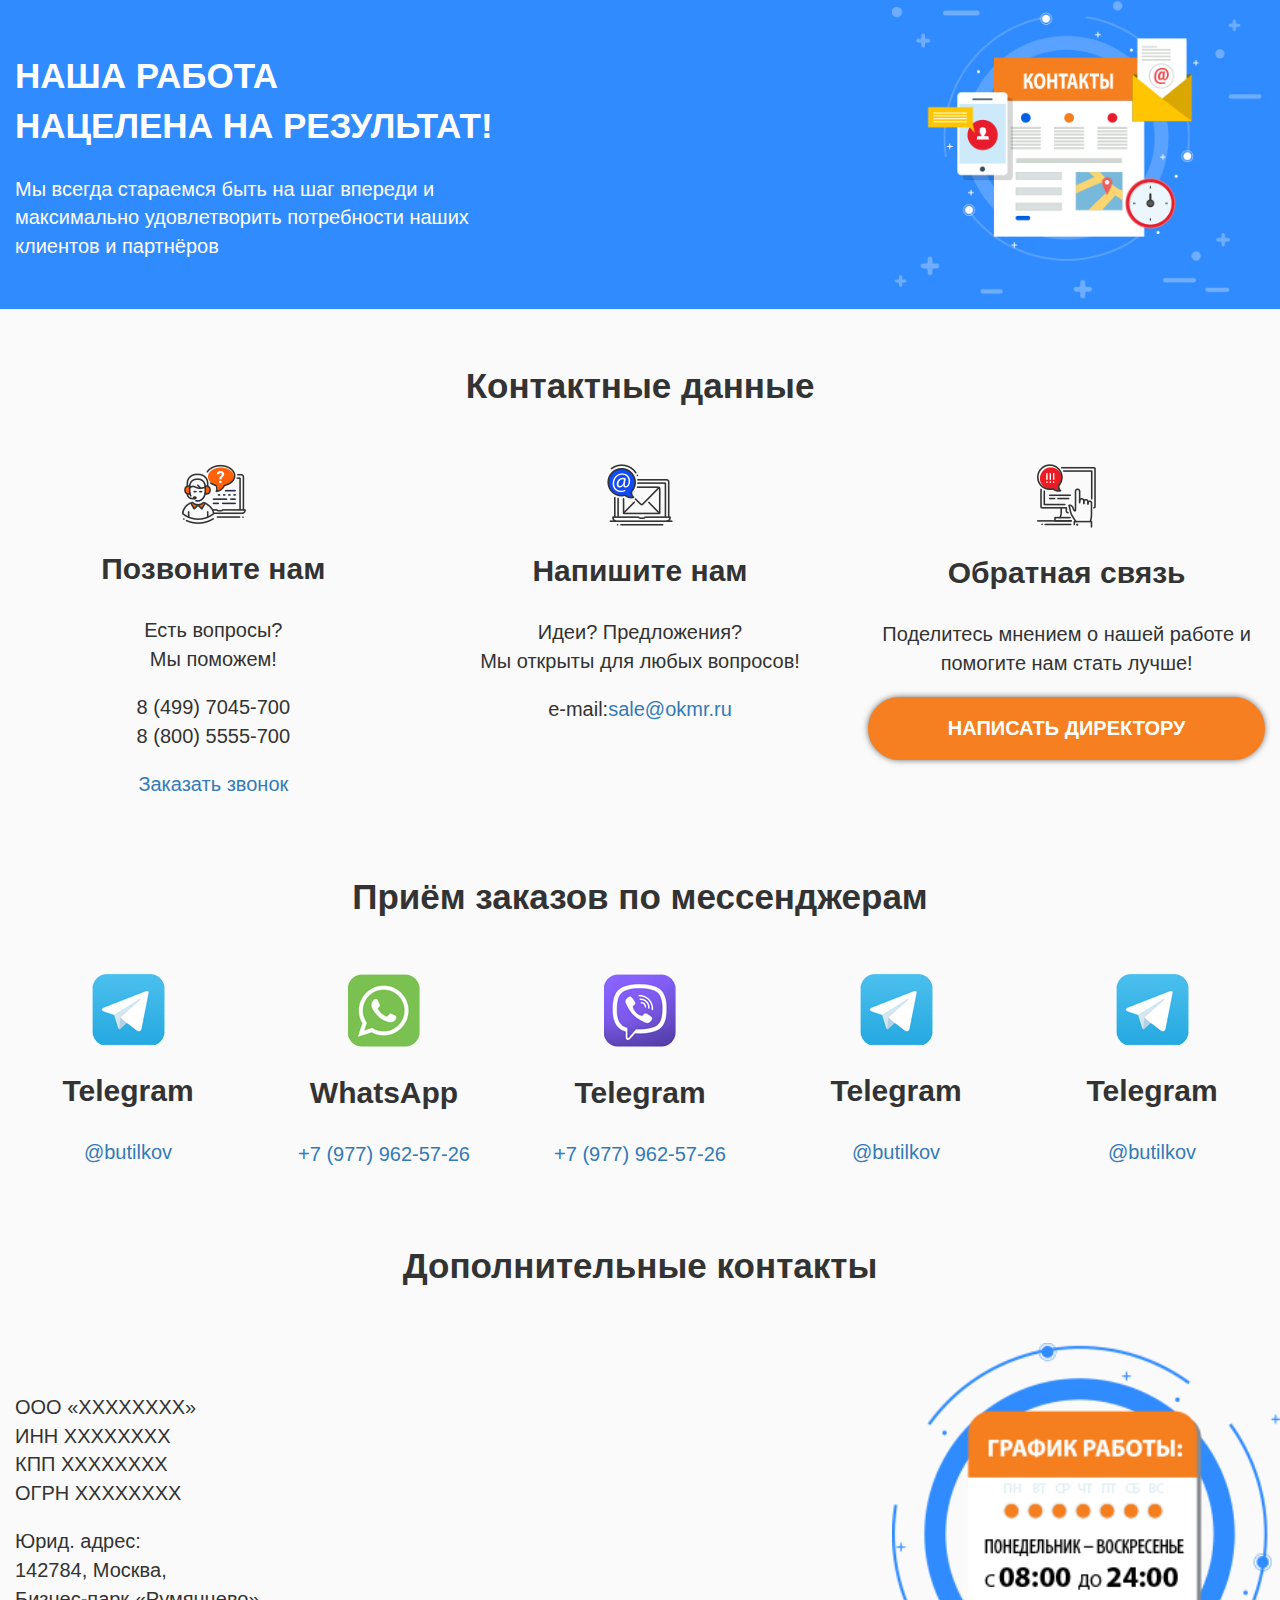
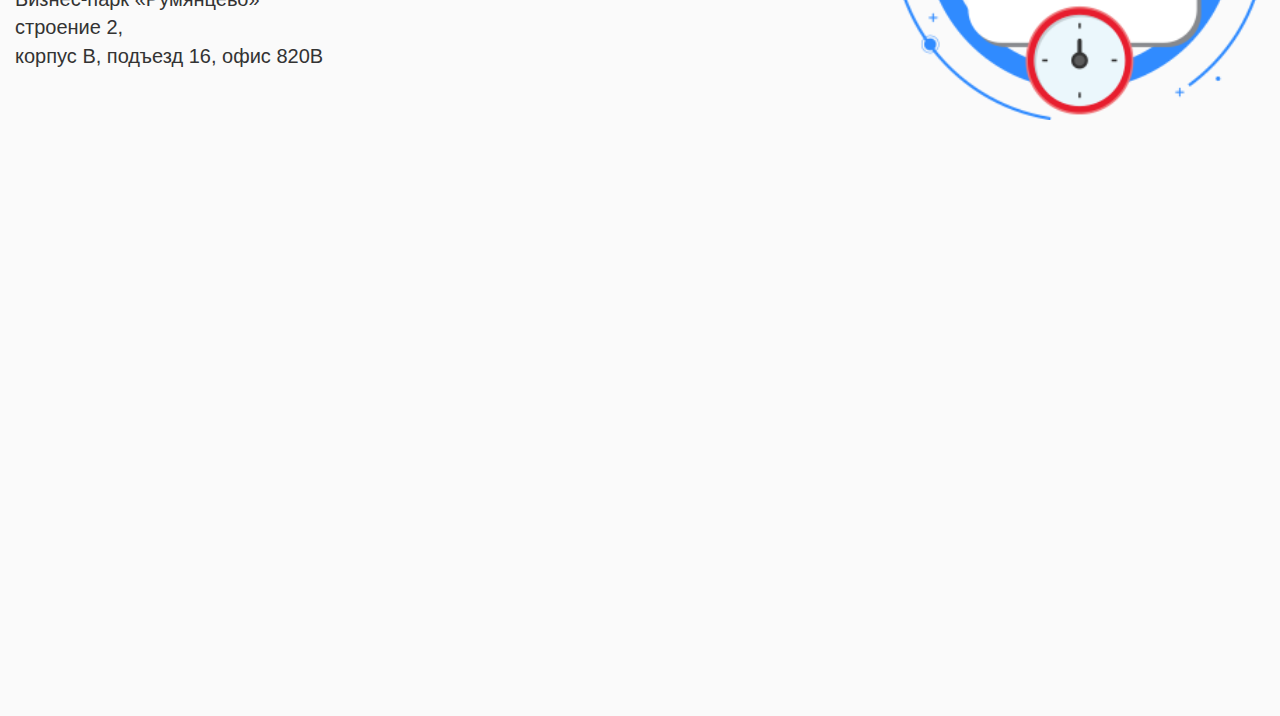
==== contacts.html @ cc80dcd1 "контакты, о нас, доставка" ====
<html><head><link rel="stylesheet" type="text/css" href="./assets/css/main.min.css"/><link rel="stylesheet" type="text/css" href="./assets/css/style.css"/><link rel="stylesheet" type="text/css" href="./assets/css/advina.css"/></head><body><main><section class="contacts-blue"><div class="container advina"><h1>наша работа <br />нацелена на результат!</h1><p>Мы всегда стараемся быть
на шаг впереди и максимально
удовлетворить потребности
наших клиентов и партнёров</p></div></section><section class="container advina text-centered"><div class="row"><div class="col-xs-12"><h1>Контактные данные</h1></div><div class="col-sm-12 col-md-4"><img src="./assets/img/callus.png" alt=""/><h2>Позвоните нам</h2><p>Есть вопросы? <br />Мы поможем!</p><p>8 (499) 7045-700<br />8 (800) 5555-700</p><p><a href="#">Заказать звонок</a></p></div><div class="col-sm-12 col-md-4"><img src="./assets/img/writeus.png" alt=""/><h2>Напишите нам</h2><p>Идеи? Предложения?<br />Мы открыты для любых вопросов!</p><p>e-mail:<a href="mailto:sale@okmr.ru">sale@okmr.ru</a></p></div><div class="col-sm-12 col-md-4"><img src="./assets/img/feedbackus.png" alt=""/><h2>Обратная связь</h2><p>Поделитесь мнением о нашей работе и помогите нам стать лучше!</p><p><a class="button" href="mailto:sale@okmr.ru">Написать Директору</a></p></div></div></section><section class="container advina text-centered"><div class="row"><div class="col-xs-12"><h1>Приём заказов по мессенджерам</h1></div><div class="col-md-5ths col-xs-6"><img src="./assets/img/telegram.png" alt=""/><h2>Telegram</h2><p><a href="t.me/butilkov">@butilkov</a></p></div><div class="col-md-5ths col-xs-6"><img src="./assets/img/whatsapp.png" alt=""/><h2>WhatsApp</h2><p><a href="tel:+79779625726">+7 (977) 962-57-26</a></p></div><div class="col-md-5ths col-xs-6"><img src="./assets/img/viber.png" alt=""/><h2>Telegram</h2><p><a href="tel:+79779625726">+7 (977) 962-57-26</a></p></div><div class="col-md-5ths col-xs-6"><img src="./assets/img/telegram.png" alt=""/><h2>Telegram</h2><p><a href="t.me/butilkov">@butilkov</a></p></div><div class="col-md-5ths col-xs-6"><img src="./assets/img/telegram.png" alt=""/><h2>Telegram</h2><p><a href="t.me/butilkov">@butilkov</a></p></div></div></section><section class="container advina"><div class="row"><div class="col-xs-12"><h1 class="text-centered">Дополнительные контакты</h1></div><div class="col-xs-12 additional-contacts"><p>ООО «XXXXXXXX»<br />
ИНН XXXXXXXX<br />
КПП XXXXXXXX<br />
ОГРН XXXXXXXX<br /></p><p>Юрид. адрес:<br />
142784, Москва, <br class=".visible-xs-inline" />Бизнес-парк «Румянцево»<br class=".visible-xs-inline" /> строение 2, <br />
корпус В, подъезд 16, офис 820В</p></div></div></section><iframe src="https://yandex.ru/map-widget/v1/?um=constructor%3Ab7f25d14c47484e349cda7b4d30dc9f6d4e485bbddee098525b4ab11d7dd5c28&amp;source=constructor" width="100%" height="568" frameborder="0"></iframe></main></body></html>
---- assets/css/main.min.css ----
html{font-family:sans-serif;-ms-text-size-adjust:100%;-webkit-text-size-adjust:100%;font-size:10px;-webkit-tap-highlight-color:transparent}body{margin:0;font-family:"Helvetica Neue",Helvetica,Arial,sans-serif;font-size:14px;line-height:1.42857143;color:#333;background-color:#fff}article,aside,details,figcaption,figure,footer,header,hgroup,main,menu,nav,section,summary{display:block}audio,canvas,progress,video{display:inline-block;vertical-align:baseline}audio:not([controls]){display:none;height:0}.owl-carousel .owl-dots.disabled,.owl-carousel .owl-nav.disabled,[hidden],template{display:none}a{background-color:transparent;color:#337ab7;text-decoration:none}a:active,a:hover{outline:0}abbr[title]{border-bottom:1px dotted}b,strong{font-weight:700}dfn{font-style:italic}h1{font-size:2em;margin:.67em 0}mark{background:#ff0;color:#000}small{font-size:80%}sub,sup{font-size:75%;line-height:0;position:relative;vertical-align:baseline}sup{top:-.5em}sub{bottom:-.25em}img{border:0;vertical-align:middle}svg:not(:root){overflow:hidden}figure{margin:0}hr{-webkit-box-sizing:content-box;-moz-box-sizing:content-box;box-sizing:content-box;height:0;margin-top:20px;margin-bottom:20px;border:0;border-top:1px solid #eee}pre{overflow:auto}code,kbd,pre,samp{font-family:monospace,monospace;font-size:1em}button,input,optgroup,select,textarea{color:inherit;font:inherit;margin:0}button{overflow:visible}button,select{text-transform:none}button,html input[type=button],input[type=reset],input[type=submit]{-webkit-appearance:button;cursor:pointer}button[disabled],html input[disabled]{cursor:default}button::-moz-focus-inner,input::-moz-focus-inner{border:0;padding:0}input[type=checkbox],input[type=radio]{-webkit-box-sizing:border-box;-moz-box-sizing:border-box;box-sizing:border-box;padding:0}input[type=number]::-webkit-inner-spin-button,input[type=number]::-webkit-outer-spin-button{height:auto}input[type=search]{-webkit-appearance:textfield;-webkit-box-sizing:content-box;-moz-box-sizing:content-box;box-sizing:content-box}input[type=search]::-webkit-search-cancel-button,input[type=search]::-webkit-search-decoration{-webkit-appearance:none}fieldset{border:1px solid silver;margin:0 2px;padding:.35em .625em .75em}legend{border:0}textarea{overflow:auto}optgroup{font-weight:700}table{border-collapse:collapse;border-spacing:0}legend,td,th{padding:0}*,:after,:before{-webkit-box-sizing:border-box;-moz-box-sizing:border-box;box-sizing:border-box}button,input,select,textarea{font-family:inherit;font-size:inherit;line-height:inherit}a:focus,a:hover{color:#23527c;text-decoration:underline}a:focus{outline:5px auto -webkit-focus-ring-color;outline-offset:-2px}.img-responsive{display:block;max-width:100%;height:auto}.img-rounded{border-radius:6px}.img-thumbnail{padding:4px;line-height:1.42857143;background-color:#fff;border:1px solid #ddd;border-radius:4px;-webkit-transition:all .2s ease-in-out;-o-transition:all .2s ease-in-out;transition:all .2s ease-in-out;display:inline-block;max-width:100%;height:auto}.img-circle{border-radius:50%}.sr-only{position:absolute;width:1px;height:1px;margin:-1px;padding:0;overflow:hidden;clip:rect(0,0,0,0);border:0}.sr-only-focusable:active,.sr-only-focusable:focus{position:static;width:auto;height:auto;margin:0;overflow:visible;clip:auto}[role=button]{cursor:pointer}.container{margin-right:auto;margin-left:auto;padding-left:15px;padding-right:15px}@media (min-width:768px){.container{width:750px}}@media (min-width:992px){.container{width:970px}}@media (min-width:1200px){.container{width:1280px}}.container-fluid{margin-right:auto;margin-left:auto;padding-left:15px;padding-right:15px}.row{margin-left:-15px;margin-right:-15px}.col-lg-1,.col-lg-10,.col-lg-11,.col-lg-12,.col-lg-2,.col-lg-3,.col-lg-4,.col-lg-5,.col-lg-6,.col-lg-7,.col-lg-8,.col-lg-9,.col-md-1,.col-md-10,.col-md-11,.col-md-12,.col-md-2,.col-md-3,.col-md-4,.col-md-5,.col-md-6,.col-md-7,.col-md-8,.col-md-9,.col-sm-1,.col-sm-10,.col-sm-11,.col-sm-12,.col-sm-2,.col-sm-3,.col-sm-4,.col-sm-5,.col-sm-6,.col-sm-7,.col-sm-8,.col-sm-9,.col-xs-1,.col-xs-10,.col-xs-11,.col-xs-12,.col-xs-2,.col-xs-3,.col-xs-4,.col-xs-5,.col-xs-6,.col-xs-7,.col-xs-8,.col-xs-9{position:relative;min-height:1px;padding-left:15px;padding-right:15px}.col-xs-1,.col-xs-10,.col-xs-11,.col-xs-12,.col-xs-2,.col-xs-3,.col-xs-4,.col-xs-5,.col-xs-6,.col-xs-7,.col-xs-8,.col-xs-9{float:left}.col-xs-12{width:100%}.col-xs-11{width:91.66666667%}.col-xs-10{width:83.33333333%}.col-xs-9{width:75%}.col-xs-8{width:66.66666667%}.col-xs-7{width:58.33333333%}.col-xs-6{width:50%}.col-xs-5{width:41.66666667%}.col-xs-4{width:33.33333333%}.col-xs-3{width:25%}.col-xs-2{width:16.66666667%}.col-xs-1{width:8.33333333%}.col-xs-pull-12{right:100%}.col-xs-pull-11{right:91.66666667%}.col-xs-pull-10{right:83.33333333%}.col-xs-pull-9{right:75%}.col-xs-pull-8{right:66.66666667%}.col-xs-pull-7{right:58.33333333%}.col-xs-pull-6{right:50%}.col-xs-pull-5{right:41.66666667%}.col-xs-pull-4{right:33.33333333%}.col-xs-pull-3{right:25%}.col-xs-pull-2{right:16.66666667%}.col-xs-pull-1{right:8.33333333%}.col-xs-pull-0{right:auto}.col-xs-push-12{left:100%}.col-xs-push-11{left:91.66666667%}.col-xs-push-10{left:83.33333333%}.col-xs-push-9{left:75%}.col-xs-push-8{left:66.66666667%}.col-xs-push-7{left:58.33333333%}.col-xs-push-6{left:50%}.col-xs-push-5{left:41.66666667%}.col-xs-push-4{left:33.33333333%}.col-xs-push-3{left:25%}.col-xs-push-2{left:16.66666667%}.col-xs-push-1{left:8.33333333%}.col-xs-push-0{left:auto}.col-xs-offset-12{margin-left:100%}.col-xs-offset-11{margin-left:91.66666667%}.col-xs-offset-10{margin-left:83.33333333%}.col-xs-offset-9{margin-left:75%}.col-xs-offset-8{margin-left:66.66666667%}.col-xs-offset-7{margin-left:58.33333333%}.col-xs-offset-6{margin-left:50%}.col-xs-offset-5{margin-left:41.66666667%}.col-xs-offset-4{margin-left:33.33333333%}.col-xs-offset-3{margin-left:25%}.col-xs-offset-2{margin-left:16.66666667%}.col-xs-offset-1{margin-left:8.33333333%}.col-xs-offset-0{margin-left:0}@media (min-width:768px){.col-sm-1,.col-sm-10,.col-sm-11,.col-sm-12,.col-sm-2,.col-sm-3,.col-sm-4,.col-sm-5,.col-sm-6,.col-sm-7,.col-sm-8,.col-sm-9{float:left}.col-sm-12{width:100%}.col-sm-11{width:91.66666667%}.col-sm-10{width:83.33333333%}.col-sm-9{width:75%}.col-sm-8{width:66.66666667%}.col-sm-7{width:58.33333333%}.col-sm-6{width:50%}.col-sm-5{width:41.66666667%}.col-sm-4{width:33.33333333%}.col-sm-3{width:25%}.col-sm-2{width:16.66666667%}.col-sm-1{width:8.33333333%}.col-sm-pull-12{right:100%}.col-sm-pull-11{right:91.66666667%}.col-sm-pull-10{right:83.33333333%}.col-sm-pull-9{right:75%}.col-sm-pull-8{right:66.66666667%}.col-sm-pull-7{right:58.33333333%}.col-sm-pull-6{right:50%}.col-sm-pull-5{right:41.66666667%}.col-sm-pull-4{right:33.33333333%}.col-sm-pull-3{right:25%}.col-sm-pull-2{right:16.66666667%}.col-sm-pull-1{right:8.33333333%}.col-sm-pull-0{right:auto}.col-sm-push-12{left:100%}.col-sm-push-11{left:91.66666667%}.col-sm-push-10{left:83.33333333%}.col-sm-push-9{left:75%}.col-sm-push-8{left:66.66666667%}.col-sm-push-7{left:58.33333333%}.col-sm-push-6{left:50%}.col-sm-push-5{left:41.66666667%}.col-sm-push-4{left:33.33333333%}.col-sm-push-3{left:25%}.col-sm-push-2{left:16.66666667%}.col-sm-push-1{left:8.33333333%}.col-sm-push-0{left:auto}.col-sm-offset-12{margin-left:100%}.col-sm-offset-11{margin-left:91.66666667%}.col-sm-offset-10{margin-left:83.33333333%}.col-sm-offset-9{margin-left:75%}.col-sm-offset-8{margin-left:66.66666667%}.col-sm-offset-7{margin-left:58.33333333%}.col-sm-offset-6{margin-left:50%}.col-sm-offset-5{margin-left:41.66666667%}.col-sm-offset-4{margin-left:33.33333333%}.col-sm-offset-3{margin-left:25%}.col-sm-offset-2{margin-left:16.66666667%}.col-sm-offset-1{margin-left:8.33333333%}.col-sm-offset-0{margin-left:0}}@media (min-width:992px){.col-md-1,.col-md-10,.col-md-11,.col-md-12,.col-md-2,.col-md-3,.col-md-4,.col-md-5,.col-md-6,.col-md-7,.col-md-8,.col-md-9{float:left}.col-md-12{width:100%}.col-md-11{width:91.66666667%}.col-md-10{width:83.33333333%}.col-md-9{width:75%}.col-md-8{width:66.66666667%}.col-md-7{width:58.33333333%}.col-md-6{width:50%}.col-md-5{width:41.66666667%}.col-md-4{width:33.33333333%}.col-md-3{width:25%}.col-md-2{width:16.66666667%}.col-md-1{width:8.33333333%}.col-md-pull-12{right:100%}.col-md-pull-11{right:91.66666667%}.col-md-pull-10{right:83.33333333%}.col-md-pull-9{right:75%}.col-md-pull-8{right:66.66666667%}.col-md-pull-7{right:58.33333333%}.col-md-pull-6{right:50%}.col-md-pull-5{right:41.66666667%}.col-md-pull-4{right:33.33333333%}.col-md-pull-3{right:25%}.col-md-pull-2{right:16.66666667%}.col-md-pull-1{right:8.33333333%}.col-md-pull-0{right:auto}.col-md-push-12{left:100%}.col-md-push-11{left:91.66666667%}.col-md-push-10{left:83.33333333%}.col-md-push-9{left:75%}.col-md-push-8{left:66.66666667%}.col-md-push-7{left:58.33333333%}.col-md-push-6{left:50%}.col-md-push-5{left:41.66666667%}.col-md-push-4{left:33.33333333%}.col-md-push-3{left:25%}.col-md-push-2{left:16.66666667%}.col-md-push-1{left:8.33333333%}.col-md-push-0{left:auto}.col-md-offset-12{margin-left:100%}.col-md-offset-11{margin-left:91.66666667%}.col-md-offset-10{margin-left:83.33333333%}.col-md-offset-9{margin-left:75%}.col-md-offset-8{margin-left:66.66666667%}.col-md-offset-7{margin-left:58.33333333%}.col-md-offset-6{margin-left:50%}.col-md-offset-5{margin-left:41.66666667%}.col-md-offset-4{margin-left:33.33333333%}.col-md-offset-3{margin-left:25%}.col-md-offset-2{margin-left:16.66666667%}.col-md-offset-1{margin-left:8.33333333%}.col-md-offset-0{margin-left:0}}@media (min-width:1200px){.col-lg-1,.col-lg-10,.col-lg-11,.col-lg-12,.col-lg-2,.col-lg-3,.col-lg-4,.col-lg-5,.col-lg-6,.col-lg-7,.col-lg-8,.col-lg-9{float:left}.col-lg-12{width:100%}.col-lg-11{width:91.66666667%}.col-lg-10{width:83.33333333%}.col-lg-9{width:75%}.col-lg-8{width:66.66666667%}.col-lg-7{width:58.33333333%}.col-lg-6{width:50%}.col-lg-5{width:41.66666667%}.col-lg-4{width:33.33333333%}.col-lg-3{width:25%}.col-lg-2{width:16.66666667%}.col-lg-1{width:8.33333333%}.col-lg-pull-12{right:100%}.col-lg-pull-11{right:91.66666667%}.col-lg-pull-10{right:83.33333333%}.col-lg-pull-9{right:75%}.col-lg-pull-8{right:66.66666667%}.col-lg-pull-7{right:58.33333333%}.col-lg-pull-6{right:50%}.col-lg-pull-5{right:41.66666667%}.col-lg-pull-4{right:33.33333333%}.col-lg-pull-3{right:25%}.col-lg-pull-2{right:16.66666667%}.col-lg-pull-1{right:8.33333333%}.col-lg-pull-0{right:auto}.col-lg-push-12{left:100%}.col-lg-push-11{left:91.66666667%}.col-lg-push-10{left:83.33333333%}.col-lg-push-9{left:75%}.col-lg-push-8{left:66.66666667%}.col-lg-push-7{left:58.33333333%}.col-lg-push-6{left:50%}.col-lg-push-5{left:41.66666667%}.col-lg-push-4{left:33.33333333%}.col-lg-push-3{left:25%}.col-lg-push-2{left:16.66666667%}.col-lg-push-1{left:8.33333333%}.col-lg-push-0{left:auto}.col-lg-offset-12{margin-left:100%}.col-lg-offset-11{margin-left:91.66666667%}.col-lg-offset-10{margin-left:83.33333333%}.col-lg-offset-9{margin-left:75%}.col-lg-offset-8{margin-left:66.66666667%}.col-lg-offset-7{margin-left:58.33333333%}.col-lg-offset-6{margin-left:50%}.col-lg-offset-5{margin-left:41.66666667%}.col-lg-offset-4{margin-left:33.33333333%}.col-lg-offset-3{margin-left:25%}.col-lg-offset-2{margin-left:16.66666667%}.col-lg-offset-1{margin-left:8.33333333%}.col-lg-offset-0{margin-left:0}}.clearfix:after,.clearfix:before,.container-fluid:after,.container-fluid:before,.container:after,.container:before,.row:after,.row:before{content:" ";display:table}.clearfix:after,.container-fluid:after,.container:after,.row:after{clear:both}.center-block{display:block;margin-left:auto;margin-right:auto}.pull-right{float:right!important}.pull-left{float:left!important}.hide{display:none!important}.show{display:block!important}.invisible{visibility:hidden}.text-hide{font:0/0 a;color:transparent;text-shadow:none;background-color:transparent;border:0}.hidden{display:none!important}.affix{position:fixed}@-ms-viewport{width:device-width}.visible-lg,.visible-lg-block,.visible-lg-inline,.visible-lg-inline-block,.visible-md,.visible-md-block,.visible-md-inline,.visible-md-inline-block,.visible-sm,.visible-sm-block,.visible-sm-inline,.visible-sm-inline-block,.visible-xs,.visible-xs-block,.visible-xs-inline,.visible-xs-inline-block{display:none!important}@media (max-width:767px){.visible-xs,.visible-xs-block{display:block!important}table.visible-xs{display:table!important}tr.visible-xs{display:table-row!important}td.visible-xs,th.visible-xs{display:table-cell!important}.visible-xs-inline{display:inline!important}.visible-xs-inline-block{display:inline-block!important}}@media (min-width:768px) and (max-width:991px){.visible-sm,.visible-sm-block{display:block!important}table.visible-sm{display:table!important}tr.visible-sm{display:table-row!important}td.visible-sm,th.visible-sm{display:table-cell!important}.visible-sm-inline{display:inline!important}.visible-sm-inline-block{display:inline-block!important}}@media (min-width:992px) and (max-width:1199px){.visible-md,.visible-md-block{display:block!important}table.visible-md{display:table!important}tr.visible-md{display:table-row!important}td.visible-md,th.visible-md{display:table-cell!important}.visible-md-inline{display:inline!important}.visible-md-inline-block{display:inline-block!important}}@media (min-width:1200px){.visible-lg,.visible-lg-block{display:block!important}table.visible-lg{display:table!important}tr.visible-lg{display:table-row!important}td.visible-lg,th.visible-lg{display:table-cell!important}.visible-lg-inline{display:inline!important}.visible-lg-inline-block{display:inline-block!important}}@media (max-width:767px){.hidden-xs{display:none!important}}@media (min-width:768px) and (max-width:991px){.hidden-sm{display:none!important}}@media (min-width:992px) and (max-width:1199px){.hidden-md{display:none!important}}@media (min-width:1200px){.hidden-lg{display:none!important}}.visible-print{display:none!important}@media print{.visible-print{display:block!important}table.visible-print{display:table!important}tr.visible-print{display:table-row!important}td.visible-print,th.visible-print{display:table-cell!important}}.visible-print-block{display:none!important}@media print{.visible-print-block{display:block!important}}.visible-print-inline{display:none!important}@media print{.visible-print-inline{display:inline!important}}.visible-print-inline-block{display:none!important}@media print{.visible-print-inline-block{display:inline-block!important}.hidden-print{display:none!important}}.owl-carousel{display:none;width:100%;-webkit-tap-highlight-color:transparent;position:relative;z-index:1}.owl-carousel .owl-stage{position:relative;-ms-touch-action:pan-Y;-moz-backface-visibility:hidden}.owl-carousel .owl-stage:after{content:".";display:block;clear:both;visibility:hidden;line-height:0;height:0}.owl-carousel .owl-stage-outer{position:relative;overflow:hidden;-webkit-transform:translate3d(0,0,0)}.owl-carousel .owl-item,.owl-carousel .owl-wrapper{-webkit-backface-visibility:hidden;-moz-backface-visibility:hidden;-ms-backface-visibility:hidden;-webkit-transform:translate3d(0,0,0);-moz-transform:translate3d(0,0,0);-ms-transform:translate3d(0,0,0)}.owl-carousel .owl-item{position:relative;min-height:1px;float:left;-webkit-tap-highlight-color:transparent;-webkit-touch-callout:none}.owl-carousel .owl-item img{display:block;width:100%}.owl-carousel .owl-dot,.owl-carousel .owl-nav .owl-next,.owl-carousel .owl-nav .owl-prev{cursor:pointer;cursor:hand;-webkit-user-select:none;-khtml-user-select:none;-moz-user-select:none;-ms-user-select:none;user-select:none}.owl-carousel.owl-loaded{display:block}.owl-carousel.owl-loading{opacity:0;display:block}.owl-carousel.owl-hidden{opacity:0}.owl-carousel.owl-refresh .owl-item{visibility:hidden}.owl-carousel.owl-drag .owl-item{-webkit-user-select:none;-moz-user-select:none;-ms-user-select:none;user-select:none}.owl-carousel.owl-grab{cursor:move;cursor:grab}.owl-carousel.owl-rtl{direction:rtl}.owl-carousel.owl-rtl .owl-item{float:right}.no-js .owl-carousel{display:block}.owl-carousel .animated{animation-duration:1000ms;animation-fill-mode:both}.owl-carousel .owl-animated-in{z-index:0}.owl-carousel .owl-animated-out{z-index:1}.owl-carousel .fadeOut{animation-name:fadeOut}@keyframes fadeOut{0%{opacity:1}to{opacity:0}}.owl-height{transition:height 500ms ease-in-out}.owl-carousel .owl-item .owl-lazy{opacity:0;transition:opacity 400ms ease}.owl-carousel .owl-item img.owl-lazy{transform-style:preserve-3d}.owl-carousel .owl-video-wrapper{position:relative;height:100%;background:#000}.owl-carousel .owl-video-play-icon{position:absolute;height:80px;width:80px;left:50%;top:50%;margin-left:-40px;margin-top:-40px;background:url(../owl/img/video.play.png) no-repeat;cursor:pointer;z-index:1;-webkit-backface-visibility:hidden;transition:transform 100ms ease}.owl-carousel .owl-video-play-icon:hover{-ms-transform:scale(1.3,1.3);transform:scale(1.3,1.3)}.owl-carousel .owl-video-playing .owl-video-play-icon,.owl-carousel .owl-video-playing .owl-video-tn{display:none}.owl-carousel .owl-video-tn{opacity:0;height:100%;background-position:center center;background-repeat:no-repeat;background-size:contain;transition:opacity 400ms ease}.owl-carousel .owl-video-frame{position:relative;z-index:1;height:100%;width:100%}@font-face{font-family:'icomoon';src:url(../fonts/fonts/icomoon.eot?klo2h2);src:url(../fonts/fonts/icomoon.eot?klo2h2#iefix) format("embedded-opentype"),url(../fonts/fonts/icomoon.ttf?klo2h2) format("truetype"),url(../fonts/fonts/icomoon.woff?klo2h2) format("woff"),url(../fonts/fonts/icomoon.svg?klo2h2#icomoon) format("svg");font-weight:400;font-style:normal}[class*=" icon-"],[class^=icon-]{font-family:'icomoon'!important;speak:none;font-style:normal;font-weight:400;font-variant:normal;text-transform:none;line-height:1;vertical-align:middle;display:inline-block;-webkit-font-smoothing:antialiased;-moz-osx-font-smoothing:grayscale}.icon-back:before{content:"\e900"}.icon-facebook-logo:before{content:"\e901"}.icon-instagram:before{content:"\e902"}.icon-musica-searcher:before{content:"\e903"}.icon-next:before{content:"\e904"}.icon-twitter-black-shape:before{content:"\e905"}.icon-vk-logo:before{content:"\e906"}.icon-youtube:before{content:"\e907"}.center{text-align:center}.blue-header{padding:0;position:relative;z-index:3}.blue-header .top_line{background-color:#048fe6;color:#fff;position:relative;box-shadow:0 5px 12px rgba(90,93,130,.7)}.blue-header .top_line ul{padding:5px 0;margin:0;list-style-type:none;float:left}.blue-header .top_line li{display:inline-block;padding-right:15px;margin-right:10px;position:relative}.blue-header .top_line li:before{content:'';position:absolute;right:0;top:5px;bottom:5px;width:1px;background-color:#fff}.blue-header .top_line li:last-of-type:before{display:none}.blue-header .top_line a{text-transform:uppercase;color:#fff;font-size:13px}.blue-header .top_line .pull-right li,.single-card #card-bx-pager{padding:0;margin:0}.blue-header .top_line .pull-right a{font-size:15px;font-weight:500;text-align:right;letter-spacing:1px}.bottom_line{background-color:#0079c4;color:#fff;padding:12px 0}.bottom_line .logo{padding:0 30px}.bottom_line .bl-btn{float:left;width:60px;position:relative}.bottom_line .bl-btn:before{content:'';position:absolute;top:-15px;bottom:-15px;right:0;width:1px;background-color:#1a87ca}.bl-form{position:relative;display:inline-block;width:calc(100% - 600px)}.bl-form .bl-input{height:36px;line-height:36px;padding:0 10px 0 40px;width:100%;background-color:#0f81c7;-webkit-border-radius:7px;-moz-border-radius:7px;border-radius:7px;border:1px solid #3394cf;color:#9fcde9}.bl-form .bl-input::placeholder{color:#9fcde9}.bl-form .bl-input:focus{outline:none}.bl-form button{background-color:transparent;border:0;position:absolute;top:0;left:0;bottom:0;padding:0 10px}.bl-form button span{font-size:16px;color:#9fcde9}.bl-info{position:relative}.bl-info .money{float:left}.bl-info .price{float:left;margin:0 25px}.bl-info .price p{margin:0}.bl-info .user-foto{float:left;width:35px;height:35px;border:2px solid #fff;-webkit-border-radius:7px;-moz-border-radius:7px;border-radius:7px;overflow:hidden}.bl-info .bl-top{float:left;position:relative;display:block;margin-left:55px}.bl-info .bl-top .count{display:block;position:absolute;left:8px;text-align:center;bottom:-5px;width:20px;height:20px;background-color:#f57f20;border:1px solid #fff;color:#fff;-webkit-border-radius:50%;-moz-border-radius:50%;border-radius:50%;font-size:11px;line-height:20px}.bl-info .bl-info-rating{position:absolute;bottom:-40px;width:350px;right:0;background-color:#048fe6;color:#fff;-webkit-border-radius:0 0 50px 50px;-moz-border-radius:0 0 50px 50px;border-radius:0 0 50px 50px;padding:2px 27px}.bl-info .bl-info-rating ul,.blue-breadcrumbs,.left-menu ul{padding:0;margin:0;list-style-type:none}.bl-info .bl-info-rating ul li{display:inline-block}.bl-info .bl-info-rating .bl-info-rating-img{opacity:.7;margin-left:10px;display:inline-block}.bl-info .bl-info-rating .bl-info-rating-text{display:inline-block;margin-left:40px;opacity:.7}.blue-breadcrumbs{padding:5px 0 10px}.blue-breadcrumbs li{display:inline-block;color:#000;font-weight:700;font-size:12px}.blue-breadcrumbs a{font-size:12px;color:#000;font-weight:400}.bold,.left-menu li.active a{font-weight:700}.left-menu{left:-290px;top:99px;bottom:0;width:290px;max-width:100%;background:#048fe6;z-index:102;overflow:auto;position:fixed;padding:0 10px;-webkit-transition:left 400ms ease;-moz-transition:left 400ms ease;-ms-transition:left 400ms ease;-o-transition:left 400ms ease;transition:left 400ms ease}.left-menu.on{left:0}.left-menu .top,.left-menu li{border-bottom:1px solid #0480cf}.left-menu li:last-child{border:0}.left-menu a{display:block;padding:20px 25px;color:#fff}.left-menu a:focus,.left-menu a:hover{text-decoration:none}.left-menu a:hover{text-shadow:-.5px 0 0 #fff}.left-menu .top a{width:50%;float:left}.left-menu .top a:first-child{border-right:1px solid #0480cf}.left-menu .second_ul{padding-left:30px}.left-menu .second_ul li{border:0}.left-menu .second_ul a{padding:10px 25px}.toggle-mnu{display:block;width:28px;height:28px;margin-top:10px;margin-left:10px}.toggle-mnu span:after,.toggle-mnu span:before{content:"";position:absolute;left:0}.toggle-mnu span:before{top:9px}.toggle-mnu span:after{top:18px}.toggle-mnu span{position:relative;display:block}.toggle-mnu span,.toggle-mnu span:after,.toggle-mnu span:before{width:100%;height:2px;background-color:#fff;transition:all .3s;backface-visibility:hidden;border-radius:2px}.toggle-mnu.on span{background-color:transparent}.toggle-mnu.on span:before{transform:rotate(45deg) translate(-1px,0)}.toggle-mnu.on span:after{transform:rotate(-45deg) translate(6px,-7px)}.blue-header li.mob_logo,.f-last,.f-link,.f-mob-icon,.f-suscribe,.f-top-text-wrap,.mob_callback{display:none}@media screen and (max-width:768px){footer{padding:25px 65px;background-color:#048fe6;color:#fff}footer .footer-ul li{text-align:left}footer .footer-ul .left{float:left;padding:5px 5px 0 0}footer .footer-ul a{padding:5px 0;text-align:left}footer .footer-ul a,footer .footer-ul a span,footer .footer-ul li{color:#fff;display:block}footer .social .social-title{width:160px;float:left;font-weight:100;margin:0;padding-top:7px;text-align:left}.f-top-text-wrap .f-top-text,footer .social ul{float:left}footer .social ul a{background-color:transparent;border-color:#fff}.f-suscribe,.f-top-text-wrap{display:block;margin-bottom:15px}.f-top-text-wrap img{float:left;margin-right:10px;padding-top:10px}.f-top-text-wrap .f-top-text h2{margin:0;padding:0;text-align:left;font-weight:400}.f-top-text-wrap .f-top-text p{margin:0;padding:0}.f-suscribe{margin-bottom:25px}.f-suscribe input{height:34px;line-height:34px;width:100%;background-color:#1396e7;-webkit-border-radius:7px;border-radius:7px;border:1px solid #29a0ea;color:#9fcde9;margin-bottom:10px;padding:0 10px}.f-suscribe input::placeholder{color:#9fcde9}.footer-ul,.footer-ul li.footer-img,.fotter-bottom .col-sm-9{display:none}body footer .col-sm-3{min-height:inherit;padding:0}body footer .footer-title{text-transform:none;text-align:left;font-weight:400;margin:0;padding:15px 0;position:relative}body footer .footer-title .f-mob-icon{display:block;position:absolute;right:0;top:3px;font-size:30px;color:#fff;font-weight:100}body footer .footer-title:before{position:absolute;left:-65px;right:-65px;bottom:0;height:1px;background-color:#1e9ae9;content:'';max-width:100%}.f-link{display:block;margin:40px 0}.f-last{display:block;background-color:#0079c4;padding:15px 65px;text-align:left;color:#fff;font-weight:100;font-size:18px}.f-last p{margin:0}.f-last-right{float:right;text-align:right;padding-top:20px}}.orange{text-align:center;background-color:#ff7800;color:#fff;-webkit-border-radius:6px;-moz-border-radius:6px;border-radius:6px;padding:8px;width:100%;border:0;box-shadow:7px 5px 12px rgba(0,0,0,.3);display:block}.show-bg{position:fixed;top:0;left:0;width:100%;height:100%;display:none;z-index:2}.bx-wrapper{position:relative;margin-bottom:60px;padding:0;-ms-touch-action:pan-y;touch-action:pan-y;-moz-box-shadow:0 0 5px #ccc;-webkit-box-shadow:0 0 5px #ccc;box-shadow:0 0 5px #ccc;border:5px solid #fff;background:#fff}.bx-wrapper img{max-width:100%;display:block}.bxslider{margin:0;padding:0}ul.bxslider{list-style:none}.bx-viewport{-webkit-transform:translateZ(0)}.bx-wrapper .bx-controls-auto,.bx-wrapper .bx-pager{position:absolute;bottom:-30px;width:100%}.bx-wrapper .bx-loading{min-height:50px;background:url(images/bx_loader.gif) center center no-repeat #fff;height:100%;width:100%;position:absolute;top:0;left:0;z-index:2000}.bx-wrapper .bx-pager{text-align:center;font-size:.85em;font-family:Arial;font-weight:700;color:#666;padding-top:20px}.bx-wrapper .bx-pager.bx-default-pager a{background:#666;text-indent:-9999px;display:block;width:10px;height:10px;margin:0 5px;outline:0;-moz-border-radius:5px;-webkit-border-radius:5px;border-radius:5px}.bx-wrapper .bx-pager.bx-default-pager a.active,.bx-wrapper .bx-pager.bx-default-pager a:focus,.bx-wrapper .bx-pager.bx-default-pager a:hover{background:#000}.bx-wrapper .bx-controls-auto .bx-controls-auto-item,.bx-wrapper .bx-pager-item{display:inline-block;vertical-align:bottom}.bx-wrapper .bx-pager-item{font-size:0;line-height:0}.bx-wrapper .bx-prev{left:10px;background:url(images/controls.png) 0 -32px no-repeat}.bx-wrapper .bx-prev:focus,.bx-wrapper .bx-prev:hover{background-position:0 0}.bx-wrapper .bx-next{right:10px;background:url(images/controls.png) -43px -32px no-repeat}.bx-wrapper .bx-next:focus,.bx-wrapper .bx-next:hover{background-position:-43px 0}.bx-wrapper .bx-controls-direction a{position:absolute;top:50%;margin-top:-16px;outline:0;width:32px;height:32px;text-indent:-9999px;z-index:9999}.bx-wrapper .bx-controls-direction a.disabled{display:none}.bx-wrapper .bx-controls-auto{text-align:center}.bx-wrapper .bx-controls-auto .bx-start{display:block;text-indent:-9999px;width:10px;height:11px;outline:0;background:url(images/controls.png) -86px -11px no-repeat;margin:0 3px}.bx-wrapper .bx-controls-auto .bx-start.active,.bx-wrapper .bx-controls-auto .bx-start:focus,.bx-wrapper .bx-controls-auto .bx-start:hover{background-position:-86px 0}.bx-wrapper .bx-controls-auto .bx-stop{display:block;text-indent:-9999px;width:9px;height:11px;outline:0;background:url(images/controls.png) -86px -44px no-repeat;margin:0 3px}.bx-wrapper .bx-controls-auto .bx-stop.active,.bx-wrapper .bx-controls-auto .bx-stop:focus,.bx-wrapper .bx-controls-auto .bx-stop:hover{background-position:-86px -33px}.bx-wrapper .bx-controls.bx-has-controls-auto.bx-has-pager .bx-pager{text-align:left;width:80%}.bx-wrapper .bx-controls.bx-has-controls-auto.bx-has-pager .bx-controls-auto{right:0;width:35px}.bx-wrapper .bx-caption{position:absolute;bottom:0;left:0;background:#666;background:rgba(80,80,80,.75);width:100%}.bx-wrapper .bx-caption span{color:#fff;font-family:Arial;display:block;font-size:.85em;padding:10px}@font-face{font-family:"BoomBoomRegular";src:url(../fonts/BoomBoomRegular/BoomBoomRegular.eot);src:url(../fonts/BoomBoomRegular/BoomBoomRegular.eot?#iefix) format("embedded-opentype"),url(../fonts/BoomBoomRegular/BoomBoomRegular.woff) format("woff"),url(../fonts/BoomBoomRegular/BoomBoomRegular.ttf) format("truetype");font-style:normal;font-weight:400}.catalog-sort-filter .catalog-sort-filter-list,.t{-webkit-transition:all 300ms ease;-moz-transition:all 300ms ease;-ms-transition:all 300ms ease;-o-transition:all 300ms ease;transition:all 300ms ease}.boom{font-family:"BoomBoomRegular";color:#ffae00;font-size:50px;line-height:40px;margin:20px 0}.catalog{margin-bottom:50px}.catalog-menu{float:left;width:260px;background-color:#fff;border-right:1px solid #e5eef5;padding:15px 5px}.catalog-menu ul,.catalog-right-filter ul{padding:0;margin:0;list-style-type:none}.catalog-menu ul a{color:#000;font-weight:700;font-size:14px;margin-bottom:5px;display:block}.catalog-menu ul ul{margin:10px 0;padding-left:40px}.catalog-menu ul ul a{font-weight:400}.catalog-right{display:inline-block;width:calc(100% - 260px);padding:15px}.catalog-right-filter{text-align:left}.filter-item{display:inline-block;margin:0 8px 8px 0}.filter-item a{display:block;padding:3px 15px;color:#000;border:1px solid #eaeaea;-webkit-border-radius:15px;-moz-border-radius:15px;border-radius:15px}.filter-item a:hover{background-color:#eaeaea;text-decoration:none;box-shadow:0 1px 3px 1px rgba(0,0,0,.2)}.catalog-list{position:relative;padding:20px 0}.catalog-item figure{overflow:hidden;display:block;height:100%;width:100%;position:absolute;-webkit-backface-visibility:hidden;-moz-backface-visibility:hidden;-o-backface-visibility:hidden;backface-visibility:hidden}.catalog-prise-left{text-align:left;width:50%}.catalog-prise-left .old-prise{text-decoration:line-through;font-size:17px;color:#000}.catalog-prise-left .prise{font-weight:700;font-size:22px}.catalog-prise-left p{margin:0}.catalog-prise-right{text-align:right;width:50%}.catalog-descr p{margin:0;font-size:13px}.catalog-sort-filter-wrap{margin-top:10px;text-align:left}.catalog-sort-filter{position:relative;width:36px}.catalog-sort-filter img{cursor:pointer}.catalog-sort-filter .catalog-sort-filter-list{text-align:left;display:none;position:absolute;top:0;left:100%;width:210px;max-height:270px;overflow:auto;padding:0;margin:0;list-style-type:none;background-color:#fff;border:1px solid #e5eef5;z-index:2}.catalog-sort-filter .catalog-sort-filter-list.open{display:block}.catalog-sort-filter .catalog-sort-filter-list .sort-wrap{width:20px;margin-right:10px;position:relative;display:inline-block;line-height:20px}.catalog-sort-filter .catalog-sort-filter-list .sort-wrap .sort{position:relative;width:10px;height:2px;background-color:#000;display:inline-block;vertical-align:middle;line-height:20px}.catalog-sort-filter .catalog-sort-filter-list .sort-wrap .sort:after{content:'';display:inline-block;width:5px;height:2px;background-color:#000;left:0;top:-5px;position:absolute}.catalog-sort-filter .catalog-sort-filter-list .sort-wrap .sort:before{content:'';display:inline-block;width:15px;height:2px;background-color:#000;left:0;bottom:-5px;position:absolute}.catalog-sort-filter .catalog-sort-filter-list .sort-wrap .sort.rotate:after{width:15px}.catalog-sort-filter .catalog-sort-filter-list .sort-wrap .sort.rotate:before{width:5px}.catalog-sort-filter .catalog-sort-filter-list a{display:block;padding:10px 14px;color:#000}.catalog-sort-filter .catalog-sort-filter-list a:hover{background-color:#f5f5f5;text-decoration:none}.left-menu-form-body label input[type=checkbox],.mob-arrows,.mob-catalog-descr,.mob-catalog-name,.mob-prise{display:none}.left_filter{left:-290px;top:99px;bottom:0;width:290px;max-width:100%;background:#eee;z-index:99;overflow:auto;position:fixed;-webkit-transition:left .4s ease;-o-transition:left .4s ease;transition:left .4s ease;box-shadow:inset -4px -4px 12px rgba(0,0,0,.3);padding-top:20px}.left_filter.on{left:0}.left-menu-form{padding:30px}.left-menu-form .close-left-filter,.left-menu-form .orange{-webkit-transition:all 300ms ease;-moz-transition:all 300ms ease;-ms-transition:all 300ms ease;-o-transition:all 300ms ease;transition:all 300ms ease}.left-menu-form .orange{padding:4px 8px;margin-bottom:10px;background-color:#fff;color:#bbbaba}.left-menu-form .orange:hover{background-color:#eee}.left-menu-form .close-left-filter{background-color:#048fe6;color:#fff}.left-menu-form .close-left-filter:hover{background-color:#0370b4}.left-menu-form-list{margin:30px 0}.left-menu-form-title{position:relative;border-bottom:1px solid #dfdfdf;font-weight:700;padding:7px 20px 7px 0;cursor:pointer}.left-menu-form-title .left-menu-form-icon{position:absolute;top:10px;right:0;width:15px;height:15px;-webkit-border-radius:50%;-moz-border-radius:50%;border-radius:50%;background-color:#048fe6;line-height:15px;color:#fff;text-align:center;font-weight:100}.left-menu-form-body{border-bottom:1px solid #dfdfdf;padding:5px 0}.left-menu-form-body label{display:block;width:100%;padding:3px 0;cursor:pointer;-webkit-user-select:none;-moz-user-select:none;-ms-user-select:none;user-select:none}.left-menu-form-body label input[type=checkbox]:checked+span:before{background-position:0 -29px}.left-menu-form-body label span:before{content:'';display:inline-block;vertical-align:middle;width:25px;height:23px;background:url(../img/filter-input.png);background-repeat:no-repeat;margin-right:10px;background-position:0 -5px}.left-menu-form-body.close,.noUi-handle:after,.noUi-handle:before{display:none}.range-input{margin-bottom:25px}.range-input label{width:85px;float:left}.range-input label input{width:85px;border:1px solid #b6b6b6;-webkit-border-radius:5px;-moz-border-radius:5px;border-radius:5px;padding:4px 0;text-align:center;box-shadow:inset 0 0 10px rgba(0,0,0,.3)}.range-input label:last-child{float:right}.range-input .range-line{float:left}.noUi-horizontal{height:7px}.noUi-target{border-radius:0;border:0;box-shadow:none}.noUi-connect,.noUi-target{background:#d2d2d2}.noUi-horizontal .noUi-handle{width:20px;height:20px;border-radius:50%;top:-7px;box-shadow:7px 5px 12px rgba(0,0,0,.3)}.noUi-horizontal .noUi-handle:focus{outline:none}.range_slider{margin-bottom:20px}.range-line{width:20px;height:2px;background-color:#bbb;margin-top:18px;margin-left:12px}.catalog-left-filter,.catalog-sort-filter{display:inline-block;cursor:pointer}.card-wrap .card-slider{width:250px;display:inline-block;float:left}.card-wrap .bx-wrapper{box-shadow:none;float:left;width:150px}.card-wrap .bx-viewport{min-height:200px!important}.card-wrap .bx-wrapper:nth-child(1){width:70px;box-shadow:none;float:left}.card-wrap .bx-wrapper:nth-child(1) #card-bx-pager{padding:0}.card-wrap .bx-wrapper:nth-child(1) img{max-width:100%;width:40px;height:auto}.card-wrap .card-right{width:calc(100% - 250px);display:inline-block}.card-wrap .card-name{font-size:22px;margin-bottom:15px}.card-wrap .cart_tabs_nav{position:relative;text-align:center}.card-wrap .cart_tabs_nav:before{content:'';position:absolute;top:48%;left:0;right:0;height:1px;background-color:#ccc;z-index:-1}.card-wrap .cart_tabs_nav .btn{margin:0 10px;text-transform:uppercase;font-size:18px;border:1px solid transparent}.card-wrap .cart_tabs_nav .btn:not(.active){background-color:#eaeaea;border:1px solid #999;color:#999}.card-wrap .cart_tabs_item{display:none}.card-wrap .cart_tabs_item.active{display:block}.card-wrap .card-info-wrap{padding:20px 0}.card-wrap .card-info-wrap .card-info-text{float:left;width:50%;color:#000;line-height:22px}.card-wrap .card-info-wrap .card-info-table-wrap{float:left;width:50%}.card-wrap .card-info-wrap .card-info-table{border:1px solid #333;padding:7px;-webkit-border-radius:7px;-moz-border-radius:7px;border-radius:7px;margin-left:10px}.card-wrap .card-info-wrap h2{margin:0;font-size:18px}.card-wrap .card-info-wrap ul{margin:0;list-style-type:none;border-top:10px solid #333;border-bottom:10px solid #333;padding:0 0 10px}.card-wrap .card-info-wrap li,.super-prise p{font-weight:700;border-bottom:1px solid #333}.card-wrap .related-item-wrap .related-title{position:relative}.card-wrap .related-item-wrap .related-title:before{content:'';position:absolute;top:50%;left:0;right:0;height:1px;background-color:#999;z-index:-1}.card-wrap .related-item-wrap h2{font-weight:700;color:#999;font-size:13px;padding-right:10px;background-color:#fff;z-index:2;position:relative;display:inline-block}.card-wrap .card-close{position:absolute;top:10px;right:10px}.related-item{width:120px;display:inline-block}.related-item .related-img{height:95px}.related-item .related-img img{width:100%;height:100%;object-fit:scale-down}.related-item .related-prise{font-weight:700;margin-bottom:5px}.related-item .related-name{font-size:13px;line-height:15px}.related-item .related-weight{color:#c2a599;font-size:13px}#card-bx-pager{width:70px;float:left}.card-right-prise{width:100%}.card-right-prise .old-prise{font-size:22px;text-decoration:line-through}.card-right-prise .prise{font-size:30px;font-weight:700;margin-top:-11px}.super-prise p{font-size:20px;margin:0;border-bottom:1px solid #000;display:inline-block;line-height:20px}.super-prise a{color:#0c0;font-weight:700;display:block;margin-top:-3px}.super-prise .has{font-weight:700;color:#999}.super-prise .has span{color:#0c0}.catalog-item{display:inline-block;vertical-align:top;border:1px solid #e5eef5;margin-right:25px;margin-bottom:25px;transition:transform .5s linear,margin .5s linear,opacity .5s linear,left .5s linear,top .5s linear,width .5s linear,height .5s linear;-webkit-transition:-webkit-transform .5s linear,margin .5s linear,opacity .5s linear,left .5s linear,top .5s linear,width .5s linear,height .5s linear;-moz-transition:-moz-transform .5s linear,margin .5s linear,opacity .5s linear,left .5s linear,top .5s linear,width .5s linear,height .5s linear;-o-transition:-o-transform .5s linear,margin .5s linear,opacity .5s linear,left .5s linear,top .5s linear,width .5s linear,height .5s linear;-ms-transition:-ms-transform .5s linear,margin .5s linear,opacity .5s linear,left .5s linear,top .5s linear,width .5s linear,height .5s linear;transform:rotateY(0deg) scale(1);perspective:1000px;-webkit-perspective:1000px;-moz-perspective:1000px;-o-perspective:1000px;-ms-perspective:1000px;z-index:1;-webkit-user-select:none;-moz-user-select:none;-ms-user-select:none;-o-user-select:none;user-select:none;height:340px;width:210px;opacity:1}.catalog-item:hover{box-shadow:0 3px 16px 1px rgba(0,0,0,.3)}.catalog-item.fadeCard{position:absolute;z-index:5;width:700px!important;height:1010px!important;left:50%!important;margin-left:-350px!important;margin-top:-100px!important;box-shadow:none}.catalog-item.fadeCard .catalog-item-animate{box-shadow:0 13px 101px rgba(97,115,126,.77);width:700px;height:1010px;z-index:6;-webkit-transform:rotateY(-180deg) translateZ(-1px);-moz-transform:rotateY(-180deg) translateZ(-1px);-o-transform:rotateY(-180deg) translateZ(-1px);transform:rotateY(-180deg) translateZ(-1px)}.catalog-item.fadeCardZindex{z-index:5}.catalog-item .catalog-item-animate{background:#fff!important;width:100%;height:100%;position:absolute;left:0;top:0;transition:all .5s linear;-webkit-transition:all .5s linear;-moz-transition:all .5s linear;-o-transition:all .5s linear;-ms-transition:all .5s linear;-webkit-transform-style:preserve-3d;-moz-transform-style:preserve-3d;-o-transform-style:preserve-3d;transform-style:preserve-3d}.catalog-item .front-side{z-index:1;-webkit-transform:translateZ(1px);-moz-transform:translateZ(1px);-o-transform:translateZ(1px);transform:translateZ(1px);padding:10px}.catalog-item .front-side .catalog-img{text-align:center}.catalog-item .card-wrap{padding:30px 20px;-moz-transform:rotateY(180deg) translateZ(1px);-o-transform:rotateY(180deg) translateZ(1px);transform:rotateY(180deg) translateZ(1px);z-index:0}.card-slider .card-bx-pager{padding:0;margin:0;list-style-type:none;width:60px;text-align:center;float:left}.card-slider .card-bx-pager img{max-width:40px;margin-bottom:10px}.card-slider .bxslider{width:150px;margin:auto;float:left;position:relative}.card-slider .bxslider:before{content:'';background-image:url(../img/zoom.png);background-position:bottom right;background-repeat:no-repeat;width:20px;height:20px;display:block;position:absolute;bottom:0;right:0}.card-slider .bxslider img:focus,.main__form input:focus{outline:none}.card-slider .card-rating{float:left;width:100%;margin-bottom:30px;text-align:center}.card-slider .card-rating ul{padding:0;list-style-type:none;margin:0}.card-slider .card-rating ul li{display:inline-block;margin-left:-3px}.add-comment{padding-top:20px}.add-comment textarea{resize:none;height:170px;background-color:#f3f3f3;width:100%;border:0;padding:10px;color:#999}.add-comment textarea::placeholder{color:#999}.add-comment ul{padding:15px 0 60px;margin:0;list-style-type:none;display:inline-block}.add-comment ul li{font-weight:700;color:#999;font-size:13px;margin-right:2px;background-color:#fff;z-index:2;position:relative;display:inline-block}.add-comment button{display:inline-block;margin-left:50px;font-size:18px}.register-form{height:300px}.register-form table{width:100%;height:100%;text-align:center;font-size:20px}.register-form table a{margin-top:20px;display:inline-block;font-size:18px}.single-card{border-top:1px solid #e9e9e9}.single-card h2{display:inline-block;font-size:26px;margin:10px 0}.single-card .single-card-table{width:100%}.single-card .single-card-table td:nth-child(2){text-align:right}.single-card .single-card-table td p{font-size:22px;margin:0}.single-card .bx-wrapper{box-shadow:none}.single-card .bx-wrapper img{margin:auto}.single-card #card-bx-pager li{display:inline-block;width:100px!important}.single-card .add_rating{padding:20px 15px;border-bottom:1px solid #e9e9e9}.single-card .add_rating a{display:inline-block;color:#f47f1f;font-weight:700;font-size:16px;border-bottom:1px solid #f47f1f}.single-card .add_rating span{font-size:16px}.single-card .add_rating b{font-size:20px}.single-card .cart_tabs_nav{padding-top:20px}.single-card .cart_tabs_nav:before{display:none}.single-card .card-wrap{padding:0 15px}.single-card .card-wrap .cart_tabs_nav a{color:#6f6f6f!important;background-color:#fff!important;box-shadow:none}.single-card .card-wrap .cart_tabs_nav a.active{background-color:#eee!important}.single-card .card-wrap .card-info-wrap .card-info-table-wrap{width:100%;margin:0 0 10px}.main__footer .pull-left p,.main__footer .pull-right p,.single-card .card-wrap .card-info-wrap .card-info-table{margin:0}.single-card .card-wrap .card-info-wrap .card-info-text,.single-card-add table{width:100%}.single-card-slider{border-top:1px solid #e9e9e9;margin-top:20px;padding:0 15px}.single-card-wrap .col-sm-12{padding:0}.single-card-table-wrap{padding:0 15px}.rating{margin:0;padding:0;list-style-type:none;width:135px;float:right}.main-header__nav li,.rating li{display:inline-block}.single-card-add{background-color:#eee;padding:30px 0}.single-card-add table td{width:30%;padding-left:30px}.single-card-add table td:nth-child(2){width:70%;padding-right:30px}.single-card-add table td .old-prise{font-size:20px;text-decoration:line-through;white-space:nowrap}.single-card-add table td .prise{font-size:30px;font-weight:700;white-space:nowrap}.single-card-add table td .btn{font-size:15px;padding:5px 15px;float:right}.range-input{width:215px}.main-header{padding:10px 0}.main-header__nav{padding-top:25px}.main-header__nav ul,.main-social ul{padding:0;margin:0;list-style-type:none}.main-header__nav li:not(:last-child) a{border-right:1px solid #f5f5f5}.main-header__nav a:hover,.main-header__nav li.active a{text-shadow:-.5px 0 0 #005ee2;color:#005ee2;text-decoration:none}.main-header__nav a{font-size:16px;color:#000;display:block;padding:0 15px;-webkit-transition:all 400ms ease-out;-moz-transition:all 400ms ease-out;-ms-transition:all 400ms ease-out;-o-transition:all 400ms ease-out;transition:all 400ms ease-out}.main-header__right{padding-top:20px;float:right}.main-header__right a{display:inline-block}.main-header__right a.main-header-plus{float:left}.main{min-height:600px;background-image:url(../img/main-bd.png);-webkit-background-size:cover;background-size:cover;background-repeat:no-repeat;position:relative}.main .boom{font-size:59px;font-weight:400;letter-spacing:5px;text-shadow:2px 2px 5px rgba(0,0,0,.75);line-height:72px}.main__container{max-width:730px;margin:auto;padding-top:95px;padding-bottom:150px}.main__form{position:relative}.main__form input{width:100%;height:50px;-webkit-border-radius:30px;-moz-border-radius:30px;border-radius:30px;border:3px solid #ff9600;padding:0 55px 0 20px;overflow:hidden}.main__form input::placeholder{color:#e2e2e2;font-weight:700;font-size:16px;letter-spacing:1px}.main__form .main__btn{position:absolute;background-color:#ff9600;border:0;top:0;right:0;bottom:0;width:60px;-webkit-border-radius:0 30px 30px 0;-moz-border-radius:0 30px 30px 0;border-radius:0 30px 30px 0;-webkit-transition:all 400ms ease-out;-moz-transition:all 400ms ease-out;-ms-transition:all 400ms ease-out;-o-transition:all 400ms ease-out;transition:all 400ms ease-out}.main__form .main__btn:hover{background-color:#cc7800}.main__form .main__btn:before{content:'';width:0;height:0;border-top:23px solid transparent;border-bottom:23px solid transparent;border-left:15px solid #fff;position:absolute;top:2px;left:0}.main__links{margin-top:60px;padding:0;list-style-type:none}.main__links li{display:inline-block;position:relative;margin-right:20px}.main__links li:nth-child(3n){margin-right:0}.main__footer{position:absolute;left:0;bottom:0;width:100%;border-top:1px solid #b9b9b9;padding:10px 0;background-color:rgba(255,255,255,.5)}.main__footer .pull-right{padding-top:12px}.main__footer-l-item{display:inline-block;vertical-align:middle}.main-link:before,.main__footer-r-item{display:inline-block}.main__footer-l-item img{margin-left:10px}.main-link{position:relative;font-size:16px;background-color:#fff;padding:7px 25px;text-align:center;-webkit-border-radius:30px;-moz-border-radius:30px;border-radius:30px;color:#000;border:2px solid #fff;box-shadow:1px 2px 5px rgba(0,0,0,.75);display:block;margin-bottom:15px;width:225px;-webkit-transition:all 400ms ease-out;-moz-transition:all 400ms ease-out;-ms-transition:all 400ms ease-out;-o-transition:all 400ms ease-out;transition:all 400ms ease-out}.main-link:before{content:'';width:9px;height:9px;-webkit-border-radius:50%;-moz-border-radius:50%;border-radius:50%;background-color:#d6edfb;position:absolute;top:14px;left:10px}.main-link:active.main-link_bg,.main-link:hover.main-link_bg,.main-link_bg{background-color:#ff9600;color:#fff;border-color:#ff9600}.main-link_bg:before{display:none}.main-link:active,.main-link:hover{border-color:#ff9600;text-shadow:-.5px 0 0 #005ee2;color:#005ee2;text-decoration:none}.main-link:hover{box-shadow:3px 3px 5px rgba(0,0,0,.75);transform:translateY(-4px)}.main-link:hover:before{background-color:#cc9226}.main-link:active{transform:translateY(-2px)}.footer-tel{color:#005ee2;font-weight:700;letter-spacing:.5px;-webkit-transition:all 400ms ease-out;-moz-transition:all 400ms ease-out;-ms-transition:all 400ms ease-out;-o-transition:all 400ms ease-out;transition:all 400ms ease-out}.footer-tel:hover{text-decoration:none;color:#ff9508}.main-social li{display:inline-block}#main-s{margin-left:8px;margin-top:6px}.main__footer-r-item{margin-left:20px;vertical-align:middle}.main__footer-r-item li{margin-right:10px}.main__footer-r-item li span{font-size:20px;-webkit-transition:all 400ms ease-out;-moz-transition:all 400ms ease-out;-ms-transition:all 400ms ease-out;-o-transition:all 400ms ease-out;transition:all 400ms ease-out}.main__footer-r-item li span:hover{color:#ff9508}.main__footer-mobile{display:none}@media (min-width:1200px){.main .container,.main-header .container{max-width:1280px;width:100%}}@media screen and (max-width:1200px){.main-header__nav a{font-size:13px}.main .boom{font-size:60px}}@media screen and (max-width:992px){.main-header__nav a{font-size:12px;padding:0 5px}.main .boom{font-size:40px}.main__links li{margin-right:15px}}@media screen and (max-width:768px){.main{height:auto}.hide-tablet,.main__footer{display:none}.main__footer-mobile{display:block}.footer-title{cursor:pointer}.main__links{max-width:500px;display:block;margin-left:auto;margin-right:auto}.main__links li{margin:0 5px!important}}@media screen and (max-width:550px){.main__links{max-width:100%;text-align:center}}@media only screen and (max-width:1200px){.top-header{display:none}.blue-breadcrumbs-wrap,.blue-header{display:block}.get-bonus:before{right:auto;left:50%;margin-left:-250px}.get-bonus-left button,.get-bonus-title{display:none}.get-bonus-left{border-bottom:1px solid #d8e5ee;padding:0 45px}.get-bonus-left p{padding:10px;max-width:inherit}.get-bonus .bonus-form-right{padding:5px 45px 25px}.get-bonus .bonus-form-right button{margin:20px auto 0;display:block}.get-bonus-steps:before{top:-265px;right:-21px;display:block;width:278px;left:auto;height:265px}.get-bonus-title.block{display:block;text-align:left;padding:12px 20px}.get-bonus-left p span,.get-bonus-title.block .bold{display:block;font-weight:700}.catalog-list{text-align:center}}@media only screen and (max-width:992px){.bottom_line .price,.bottom_line .user-foto,.top_line .blue-left-menu .mob_logo:before,.top_line .blue-left-menu li,.top_line-tel{display:none}.top_line .blue-left-menu .mob_logo{display:block}.bottom_line .bl-top{margin:0 20px}.bottom_line .mob_callback{display:inline-block;float:left;margin-top:-32px}.bl-form{width:calc(100% - 450px)}.catalog-menu,.get-bonus-steps .step-wrap.shadow .step-item img,.get-bonus-steps .step-wrap.shadow .step-item.active .btn-wrap,.get-bonus-steps .step-wrap.shadow .step-item.select .btn-wrap,.hide-md{display:none}.get-bonus-steps:before{right:80px}.get-bonus-steps .col-sm-3{width:100%}.get-bonus-steps .step-wrap.shadow .step-item{min-height:inherit;border-bottom:1px solid #e5eef5;width:100%;position:relative}.get-bonus-steps .step-wrap.shadow .step-item .arr-right{content:'';position:absolute;top:50%;right:10px;background-image:url(../img/arr-right.png);width:28px;height:31px;display:block;margin-top:-15px}.get-bonus-steps .step-wrap.shadow .name{float:left;width:50%;padding:10px}.get-bonus-steps .step-wrap.shadow .descr{float:left;width:50%;text-align:left;padding:10px 30px 10px 10px}.get-bonus-steps .step-wrap{padding-bottom:0}footer .col-sm-3{width:50%;min-height:180px}.catalog-right{width:100%;text-align:center}.catalog-item{margin-left:10px;margin-right:10px}}@media only screen and (max-width:768px){.bl-form{width:calc(100% - 220px);margin-left:20px}.bl-info-rating,.bottom_line .logo{display:none}.catalog-prise-left .mob-prise.on .add-more,.get-bonus .toogle{display:block}.get-bonus-steps:before{top:-288px;right:-10px;display:block;width:278px;left:auto;height:288px}.bonus-img,footer{text-align:center}.bonus-img .col-xs-4{position:relative}.bonus-img .col-xs-4 .btn{padding:0 10px;bottom:20px}.catalog-item,footer .col-sm-3{width:100%}.f-top-text-wrap .f-top-text p{text-align:left}.bottom_line .bl-btn:before{content:'';position:absolute;top:-10px;bottom:-10px;right:0;width:1px;background-color:#1a87ca}.catalog-item .catalog-img{width:200px;float:left}.catalog-item .catalog-mob-right{width:calc(100% - 200px);float:right;padding-right:30px;position:relative;text-align:left}.catalog-item .mob-catalog-descr{display:block;padding:0;margin:0}.catalog-descr,.catalog-prise-left .mob-prise .add-more,.catalog-prise-left .prise,.catalog-prise-right{display:none}.catalog-prise-left .mob-prise{display:inline-block;color:#fff;background-color:#f47f1f;padding:5px 30px;font-weight:700;font-size:18px;-webkit-border-radius:15px;-moz-border-radius:15px;border-radius:15px;text-decoration:none}.catalog-prise-left .mob-prise.on{background-color:#eee;color:#888;font-weight:400;padding-left:15px;position:relative}.mob-arrows{display:block;position:absolute;width:30px;top:0;right:0;bottom:0}.mob-arrows img{position:absolute;top:50%;margin-top:-10px;height:30px;padding-left:10px;left:0}.catalog-prise{margin-top:20px}.mob-catalog-name{margin-bottom:0;display:block}.add-more{position:absolute;top:2px;right:-5px;bottom:2px;display:block;width:30px;height:30px;background-image:url(../img/add-more.png);-webkit-background-size:cover;background-size:cover}.catalog-item{margin:0 0 20px;height:220px}img{max-width:100%}}@media only screen and (max-width:480px){.bonus-img{text-align:center}.bonus-img .col-xs-4{width:100%}.bonus-img .col-xs-4 .btn{padding:0 30px;bottom:20px}.catalog-item .catalog-img{width:100px}.catalog-item .catalog-mob-right{width:calc(100% - 110px)}}@media only screen and (max-width:479px){.bl-form{display:none}.mob-catalog-name{font-size:16px}.get-bonus:before{content:'';background-image:url(../img/get-bonus.png);position:absolute;top:-150px;display:block;width:320px;height:200px;z-index:-1;-webkit-background-size:cover;background-size:cover;right:auto;left:50%;margin-left:-160px}.f-last,footer{padding:25px}.f-top-text-wrap .f-top-text{float:left;width:calc(100% - 50px)}body footer .footer-title:before{max-width:100%}.single-card .card-wrap .cart_tabs_nav a{padding:0 20px}.single-card-add table td .btn{font-size:12px;padding:5px 15px;float:right;white-space:nowrap}}@media only screen and (min-width:768px){.footer-ul{display:block!important}}
---- assets/css/style.css ----
/* Magnific Popup CSS */
.mfp-bg {
  top: 0;
  left: 0;
  width: 100%;
  height: 100%;
  z-index: 1042;
  overflow: hidden;
  position: fixed;
  background: #0b0b0b;
  opacity: 0.8; }

.mfp-wrap {
  top: 0;
  left: 0;
  width: 100%;
  height: 100%;
  z-index: 1043;
  position: fixed;
  outline: none !important;
  -webkit-backface-visibility: hidden; }

.mfp-container {
  text-align: center;
  position: absolute;
  width: 100%;
  height: 100%;
  left: 0;
  top: 0;
  padding: 0 8px;
  box-sizing: border-box; }

.mfp-container:before {
  content: '';
  display: inline-block;
  height: 100%;
  vertical-align: middle; }

.mfp-align-top .mfp-container:before {
  display: none; }

.mfp-content {
  position: relative;
  display: inline-block;
  vertical-align: middle;
  margin: 0 auto;
  text-align: left;
  z-index: 1045; }

.mfp-inline-holder .mfp-content,
.mfp-ajax-holder .mfp-content {
  width: 100%;
  cursor: auto; }

.mfp-ajax-cur {
  cursor: progress; }

.mfp-zoom-out-cur, .mfp-zoom-out-cur .mfp-image-holder .mfp-close {
  cursor: -moz-zoom-out;
  cursor: -webkit-zoom-out;
  cursor: zoom-out; }

.mfp-zoom {
  cursor: pointer;
  cursor: -webkit-zoom-in;
  cursor: -moz-zoom-in;
  cursor: zoom-in; }

.mfp-auto-cursor .mfp-content {
  cursor: auto; }

.mfp-close,
.mfp-arrow,
.mfp-preloader,
.mfp-counter {
  -webkit-user-select: none;
  -moz-user-select: none;
  user-select: none; }

.mfp-loading.mfp-figure {
  display: none; }

.mfp-hide {
  display: none !important; }

.mfp-preloader {
  color: #CCC;
  position: absolute;
  top: 50%;
  width: auto;
  text-align: center;
  margin-top: -0.8em;
  left: 8px;
  right: 8px;
  z-index: 1044; }
  .mfp-preloader a {
    color: #CCC; }
    .mfp-preloader a:hover {
      color: #FFF; }

.mfp-s-ready .mfp-preloader {
  display: none; }

.mfp-s-error .mfp-content {
  display: none; }

button.mfp-close,
button.mfp-arrow {
  overflow: visible;
  cursor: pointer;
/*  background: transparent;*/
  border: 0;
  -webkit-appearance: none;
  display: block;
  outline: none;
  padding: 0;
  z-index: 1046;
  box-shadow: none;
  touch-action: manipulation; }

button::-moz-focus-inner {
  padding: 0;
  border: 0; }

.mfp-close {
  width: 44px;
  height: 44px;
  line-height: 44px;
  position: absolute;
  right: 0;
  top: 0;
  text-decoration: none;
  text-align: center;
  opacity: 0.65;
  padding: 0 0 18px 10px;
  color: #FFF;
  font-style: normal;
  font-size: 28px;
  font-family: Arial, Baskerville, monospace; }
  .mfp-close:hover,
  .mfp-close:focus {
    opacity: 1; }
  .mfp-close:active {
    top: 1px; }

.mfp-close-btn-in .mfp-close {
  color: #333; }

.mfp-image-holder .mfp-close,
.mfp-iframe-holder .mfp-close {
  color: #FFF;
  right: -6px;
  text-align: right;
  padding-right: 6px;
  width: 100%; }

.mfp-counter {
  position: absolute;
  top: 0;
  right: 0;
  color: #CCC;
  font-size: 12px;
  line-height: 18px;
  white-space: nowrap; }

.mfp-arrow {
  position: absolute;
  opacity: 0.65;
  margin: 0;
  top: 50%;
  margin-top: -55px;
  padding: 0;
  width: 90px;
  height: 110px;
  -webkit-tap-highlight-color: transparent; }
  .mfp-arrow:active {
    margin-top: -54px; }
  .mfp-arrow:hover,
  .mfp-arrow:focus {
    opacity: 1; }
  .mfp-arrow:before,
  .mfp-arrow:after {
    content: '';
    display: block;
    width: 0;
    height: 0;
    position: absolute;
    left: 0;
    top: 0;
    margin-top: 35px;
    margin-left: 35px;
    border: medium inset transparent; }
  .mfp-arrow:after {
    border-top-width: 13px;
    border-bottom-width: 13px;
    top: 8px; }
  .mfp-arrow:before {
    border-top-width: 21px;
    border-bottom-width: 21px;
    opacity: 0.7; }

.mfp-arrow-left {
  left: 0; }
  .mfp-arrow-left:after {
    border-right: 17px solid #FFF;
    margin-left: 31px; }
  .mfp-arrow-left:before {
    margin-left: 25px;
    border-right: 27px solid #3F3F3F; }

.mfp-arrow-right {
  right: 0; }
  .mfp-arrow-right:after {
    border-left: 17px solid #FFF;
    margin-left: 39px; }
  .mfp-arrow-right:before {
    border-left: 27px solid #3F3F3F; }

.mfp-iframe-holder {
  padding-top: 40px;
  padding-bottom: 40px; }
  .mfp-iframe-holder .mfp-content {
    line-height: 0;
    width: 100%;
    max-width: 900px; }
  .mfp-iframe-holder .mfp-close {
    top: -40px; }

.mfp-iframe-scaler {
  width: 100%;
  height: 0;
  overflow: hidden;
  padding-top: 56.25%; }
  .mfp-iframe-scaler iframe {
    position: absolute;
    display: block;
    top: 0;
    left: 0;
    width: 100%;
    height: 100%;
    box-shadow: 0 0 8px rgba(0, 0, 0, 0.6);
    background: #000; }

/* Main image in popup */
img.mfp-img {
  width: auto;
  max-width: 100%;
  height: auto;
  display: block;
  line-height: 0;
  box-sizing: border-box;
  padding: 40px 0 40px;
  margin: 0 auto; }

/* The shadow behind the image */
.mfp-figure {
  line-height: 0; }
  .mfp-figure:after {
    content: '';
    position: absolute;
    left: 0;
    top: 40px;
    bottom: 40px;
    display: block;
    right: 0;
    width: auto;
    height: auto;
    z-index: -1;
    box-shadow: 0 0 8px rgba(0, 0, 0, 0.6);
    background: #444; }
  .mfp-figure small {
    color: #BDBDBD;
    display: block;
    font-size: 12px;
    line-height: 14px; }
  .mfp-figure figure {
    margin: 0; }

.mfp-bottom-bar {
  margin-top: -36px;
  position: absolute;
  top: 100%;
  left: 0;
  width: 100%;
  cursor: auto; }

.mfp-title {
  text-align: left;
  line-height: 18px;
  color: #F3F3F3;
  word-wrap: break-word;
  padding-right: 36px; }

.mfp-image-holder .mfp-content {
  max-width: 100%; }

.mfp-gallery .mfp-image-holder .mfp-figure {
  cursor: pointer; }

@media screen and (max-width: 800px) and (orientation: landscape), screen and (max-height: 300px) {
  /**
       * Remove all paddings around the image on small screen
       */
  .mfp-img-mobile .mfp-image-holder {
    padding-left: 0;
    padding-right: 0; }
  .mfp-img-mobile img.mfp-img {
    padding: 0; }
  .mfp-img-mobile .mfp-figure:after {
    top: 0;
    bottom: 0; }
  .mfp-img-mobile .mfp-figure small {
    display: inline;
    margin-left: 5px; }
  .mfp-img-mobile .mfp-bottom-bar {
    background: rgba(0, 0, 0, 0.6);
    bottom: 0;
    margin: 0;
    top: auto;
    padding: 3px 5px;
    position: fixed;
    box-sizing: border-box; }
    .mfp-img-mobile .mfp-bottom-bar:empty {
      padding: 0; }
  .mfp-img-mobile .mfp-counter {
    right: 5px;
    top: 3px; }
  .mfp-img-mobile .mfp-close {
    top: 0;
    right: 0;
    width: 35px;
    height: 35px;
    line-height: 35px;
    background: rgba(0, 0, 0, 0.6);
    position: fixed;
    text-align: center;
    padding: 0; } }

@media all and (max-width: 900px) {
  .mfp-arrow {
    -webkit-transform: scale(0.75);
    transform: scale(0.75); }
  .mfp-arrow-left {
    -webkit-transform-origin: 0;
    transform-origin: 0; }
  .mfp-arrow-right {
    -webkit-transform-origin: 100%;
    transform-origin: 100%; }
  .mfp-container {
    padding-left: 6px;
    padding-right: 6px; } }




    @charset "UTF-8";
.browserupgrade {
  margin: 0.2em 0;
  background: #ccc;
  color: #000;
  padding: 0.2em 0;
}

body {
  background: #fafafa;
  font-family: 'Helvetica Neue', Helvetica, Arial, sans-serif;
  color: #333;
}

.b_popup {
  font-family: 'Roboto', sans-serif;
  position: absolute;
  transform: translate(-50%);
  left:50%;
  background: #FFF;
  padding: 20px;
  width: auto;
  max-width: 500px;
  margin-top: 40px;
  border-radius: 22px;
  min-height: 400px;
  padding: 30px 20px;
  box-shadow: 0px 0px 24px -1px rgba(0, 0, 0, 0.75);
  z-index:99999;
}

.b_popup ._popup_title {
  font-size: 30px;
  font-weight: 300;
  text-align: center;
}

.b_auth_popup {
  background: url(images/bg-auth-popup.jpg) no-repeat 0 33% #fff;
  background-size: 200px auto;
}

.b_registration_popup {
  background: url(images/PIX_regist-01-02.png) no-repeat 0 33% #fff;
  background-size: 200px auto;
}

@media (max-width: 760px) {
  .b_auth_popup, .b_registration_popup  {
    background-image: none;
  }
}

.mfp-bg {
  background: transparent;
}

.b_auth_form {
  padding-left: 180px;
  padding-top: 30px;
}

@media (max-width: 760px) {
  .b_auth_form {
    padding: 0;
  }
}

.b_form ._input {
  display: block;
}

.b_form ._form_control {
  color: #bcbdbf;
  font-size: 12px;
  margin: 20px 0;
}

.b_form ._input {
  line-height: 40px;
  background-color: #efefef;
  border: 1px solid #d2d4d3;
  border-radius: 10px;
  padding: 0 10px;
  font-size: 24px;
  width: 100%;
  box-sizing: border-box;
  margin-top: 5px;
}

.b_form ._label {
  font-size: 12px;
  color: #bcbdbf;
}

.b_form ._label.-active {
  color: #e65c2d;
}

.button {
  display: block;
  width: 100%;
  padding: 15px 20px;
  font-size: 20px;
  text-decoration: none;
  text-align: center;
  color: #fff;
  background-color: #f67f21;
  box-shadow: 0px 0px 7px -1px rgba(0, 0, 0, 0.75);
  border: none;
  border-radius: 34px;
  text-transform: uppercase;
  font-weight: 700;
  cursor: pointer;
  box-sizing: border-box;
  border: 2px solid #f67f21;
  transition: 0.2s all ease-out;
}

.button:hover {
  background-color: #fff;
  color: #f67f21;
  transition: 0.2s all ease-in;
}

.mfp-close {
  color: transparent;
  background: url(images/icon-close.png) no-repeat 0 0 transparent;
  background-size: contain;
}

.button_light {
  display: inline-block;
  width: 100%;
  text-decoration: none;
  text-align: center;
  padding: 10px 20px;
  font-size: 14px;
  color: #6f6f6f;
  background-color: #fff;
  box-shadow: 0px 0px 7px -1px rgba(0, 0, 0, 0.75);
  border: none;
  border-radius: 34px;
  font-weight: 700;
  cursor: pointer;
  border: 2px solid #f67f21;
  transition: 0.2s all ease-out;
  box-sizing: border-box;
}

.button_light:hover {
  background-color: #fff;
  color: #f67f21;
  transition: 0.2s all ease-in;
}

.b_links {
  padding: 20px 0;
}

.b_links .button_light {
  width: 49%;
  margin: 10px 0;
}

@media (max-width: 760px) {
  .b_links .button_light {
    width: 100%;
  }
}

.b_comment_text {
  text-align: center;
  color: #bbbcc0;
  font-size: 13px;
}

.b_comment_text ._email {
  color: #231f20;
}

.b_callback_result {
  text-align: center;
}

.b_callback_result ._image {
  width: 100%;
}

.b_callback_result ._callback_result_text {
  font-weight: 700;
  color: #231f20;
  font-size: 20px;
  margin: 20px 0;
}

.b_callback_result ._soon {
  font-weight: 300;
}

.b_callback_result .b_comment_text {
  margin: 20px 0;
  font-size: 16px;
}

.b_callback_result .button {
  width: 300px;
  margin: 10px auto;
}

.b_change_password_popup ._popup_title {
  font-weight: 700;
  text-align: left;
  margin-left: 10px;
  font-size: 22px;
}

.b_change_password_popup ._list {
  font-weight: 300;
  width: 50%;
  box-sizing: border-box;
}

@media (max-width: 400px) {
  .b_change_password_popup ._list {
    width: 100%;
  }
}

.b_change_password_popup {
  background: url(images/bg-change-password.jpg) no-repeat 100% 50px #fff;
  background-size: 250px;
}

@media (max-width: 400px) {
  .b_change_password_popup {
    background-image: none;
  }
}

.b_change_password_popup .-half-width {
  width: 49%;
}

@media (max-width: 400px) {
  .b_change_password_popup .-half-width {
    width: 100%;
  }
}

.b_change_password_popup .-inline {
  display: inline-block;
}

.b_change_password_form {
  padding-top: 79px;
}

@media (max-width: 400px) {
  .b_change_password_form {
    padding-top: 0;
  }
}

.button.-white {
  background-color: #fff;
  color: #6f6f6f;
  text-transform: none;
  transition: 0.2s all ease-out;
}

.button.-white:hover {
  background-color: #fff;
  color: #f67f21;
  transition: 0.2s all ease-in;
}

.b_change_address_popup .-half-width {
  width: 49%;
}

@media (max-width: 400px) {
  .b_change_address_popup .-half-width {
    width: 100%;
  }
}

.b_change_address_popup .-inline {
  display: inline-block;
}

.b_load_photo_popup {
  text-align: center;
}

.b_load_photo_popup ._image {
  width: 300px;
  max-width: 100%;
}

.b_load_photo_popup ._text {
  font-weight: 100;
}

.b_load_photo_popup input[type="file"] {
  display: none;
}

.b_load_photo_popup .button {
  width: 250px;
  margin: 10px auto;
}

.button.-gray {
  background-color: #efefef;
  color: #6f6f6f;
  text-transform: uppercase;
  transition: 0.2s all ease-out;
  border: 1px solid #bbbcc0;
  box-shadow: none;
  font-weight: 300;
}

.button.-gray:hover {
  background-color: #fff;
  color: #f67f21;
  transition: 0.2s all ease-in;
}

.b_mail_result {
  text-align: center;
}

.b_mail_result ._image {
  width: 250px;
  max-width: 100%;
}

.b_mail_result ._callback_result_text {
  font-weight: 700;
  color: #231f20;
  font-size: 20px;
  margin: 20px 0;
}

.b_mail_result ._soon {
  font-weight: 300;
}

.b_mail_result .b_comment_text {
  margin: 20px 0;
  font-size: 16px;
}

.b_mail_result .button {
  width: 300px;
  margin: 10px auto;
  box-sizing: border-box;
  max-width: 100%;
}

.b_noproduct {
  text-align: center;
  /* Base for label styling */
  /* checkbox aspect */
  /* checked mark aspect */
  /* checked mark aspect changes */
}

.b_noproduct ._image {
  width: 250px;
  max-width: 100%;
}

.b_noproduct ._callback_result_text {
  font-weight: 700;
  color: #231f20;
  font-size: 20px;
  margin: 20px 0;
}

.b_noproduct ._soon {
  font-weight: 300;
}

.b_noproduct .b_comment_text {
  margin: 20px 0;
  font-size: 16px;
}

.b_noproduct .button {
  width: 400px;
  margin: 10px auto;
  box-sizing: border-box;
  max-width: 100%;
}

.b_noproduct [type="checkbox"]:not(:checked),
.b_noproduct [type="checkbox"]:checked {
  position: absolute;
  left: -9999px;
}

.b_noproduct [type="checkbox"]:not(:checked) + label,
.b_noproduct [type="checkbox"]:checked + label {
  position: relative;
  padding-left: 1.95em;
  cursor: pointer;
}

.b_noproduct [type="checkbox"]:not(:checked) + label:before,
.b_noproduct [type="checkbox"]:checked + label:before {
  content: '';
  position: absolute;
  left: 0;
  top: 0;
  width: 1.25em;
  height: 1.25em;
  border: 2px solid #ccc;
  background: #efefef;
  border-radius: 4px;
  box-shadow: inset 0 1px 3px rgba(0, 0, 0, 0.1);
}

.b_noproduct [type="checkbox"]:not(:checked) + label:after,
.b_noproduct [type="checkbox"]:checked + label:after {
  content: '✔';
  position: absolute;
  top: 0;
  left: 0;
  width: 1.25em;
  height: 1.25em;
  font-size: 1.3em;
  border-radius: 4px;
  color: #fff;
  background: #f67f21;
}

.b_noproduct [type="checkbox"]:not(:checked) + label:after {
  opacity: 0;
  -webkit-transform: scale(0);
          transform: scale(0);
}

.b_noproduct [type="checkbox"]:checked + label:after {
  opacity: 1;
  -webkit-transform: scale(1);
          transform: scale(1);
}

.b_repeat_product {
  text-align: center;
}

.b_repeat_product ._image {
  width: 250px;
  max-width: 100%;
}

.b_repeat_product ._callback_result_text {
  font-weight: 700;
  color: #231f20;
  font-size: 20px;
  margin: 20px 0;
}

.b_repeat_product ._soon {
  font-weight: 300;
}

.b_repeat_product .b_comment_text {
  margin: 20px 0;
  font-size: 16px;
}

.b_repeat_product .button {
  width: auto;
  display: inline-block;
  margin: 10px auto;
  box-sizing: border-box;
  max-width: 100%;
  vertical-align: middle;
}

@media (max-width: 400px) {
  .b_repeat_product .button {
    width: 100%;
  }
}

.b_confirm_result {
  text-align: center;
}

.b_confirm_result ._image {
  width: 250px;
  max-width: 100%;
}

.b_confirm_result ._callback_result_text {
  font-weight: 700;
  color: #231f20;
  font-size: 20px;
  margin: 20px 0;
}

.b_confirm_result ._soon {
  font-weight: 300;
}

.b_confirm_result .b_comment_text {
  margin: 20px 0;
  font-size: 16px;
}

.b_confirm_result .button {
  width: auto;
  display: inline-block;
  margin: 10px auto;
  box-sizing: border-box;
  max-width: 100%;
  width: 250px;
  vertical-align: middle;
}

@media (max-width: 400px) {
  .b_confirm_result .button {
    width: 100%;
  }
}

.b_confirm_result ._input {
  width: 250px;
  margin: 10px auto;
  border-radius: 30px;
  text-align: center;
}

.b_wrong_data {
  text-align: center;
}

.b_wrong_data ._image {
  width: 250px;
  max-width: 100%;
}

.b_wrong_data ._callback_result_text {
  font-weight: 300;
  color: #231f20;
  font-size: 30px;
  margin: 20px 0;
  line-height: 26px;
}

.b_wrong_data ._soon {
  font-weight: 300;
  font-size: 26px;
}

.b_wrong_data ._soon-small {
  font-weight: 300;
  font-size: 18px;
  line-height: 18px;
}

.b_wrong_data .b_comment_text {
  margin: 20px 0;
  font-size: 16px;
}

.b_wrong_data .button {
  width: auto;
  display: inline-block;
  margin: 10px auto;
  box-sizing: border-box;
  max-width: 100%;
  width: 400px;
  vertical-align: middle;
}

@media (max-width: 400px) {
  .b_wrong_data .button {
    width: 100%;
  }
}

.b_bill {
  padding-top: 60px;
}

.b_bill ._bill_container {
  height: 400px;
  overflow-y: scroll;
  padding: 20px;
}

.b_bill .button {
  width: 150px;
  font-size: 16px;
  display: inline-block;
  margin: 20px 0;
}

.b_bill ._controls {
  text-align: right;
}

.bill_bg {
  display: inline-block;
  line-height: 120px;
  width: 100%;
  box-sizing: border-box;
  padding: 10px 10px;
  font-size: 28px;
  min-height: 800px;
  color: #000;
  border: 10px solid transparent;
  border-width: 10px 0;
  background-color: #f0f0f0;
  background-color: transparent;
  background-image: linear-gradient(#f0f0f0, #f0f0f0), linear-gradient(to bottom right, transparent 50.5%, #f0f0f0 50.5%), linear-gradient(to bottom left, transparent 50.5%, #f0f0f0 50.5%), linear-gradient(to top right, transparent 50.5%, #f0f0f0 50.5%), linear-gradient(to top left, transparent 50.5%, #f0f0f0 50.5%);
  background-repeat: repeat, repeat-x, repeat-x, repeat-x, repeat-x;
  background-position: 0 0, 10px 0, 10px 0, 10px 100%, 10px 100%;
  background-size: auto auto, 20px 20px, 20px 20px, 20px 20px, 20px 20px;
  background-clip: padding-box, border-box, border-box, border-box, border-box;
  background-origin: padding-box, border-box, border-box, border-box, border-box;
}


.okmr-link-gray:hover {
    color: #f67f21 !important;
}

.popup-background {
    height:100%;
    width:100%;
    left:0;
    top:0;
    position: fixed;
    z-index:999;
    background-color: rgba(0,0,0,0.4); 

}


.btn-orange {
    display: flex;
    justify-content: space-between;
    align-items: center;
    padding: 15px 25px;
    font-size: 13px;
    font-weight: 600;
    touch-action: manipulation;
    cursor: pointer;
    border-radius: 30px;
    border: 1px solid #da5723;
    white-space: nowrap;
    outline: none;
    box-sizing: border-box;
    font-family: "Open Sans", "Helvetica Neue", Helvetica, sans-serif;
    color: #fff;
    background-color: #ff7a2d;
    float:right;
    -webkit-user-select: none;
    -moz-user-select: none;
    -ms-user-select: none;
    user-select: none;
    -webkit-transition: border, 0.3s;
    -o-transition: border, 0.3s;
    transition: border, 0.3s;
    -webkit-transition: background-color, 0.3s;
    -o-transition: background-color, 0.3s;
    transition: background-color, 0.3s;
    -webkit-transition: color, 0.3s;
    -o-transition: color, 0.3s;
    transition: color, 0.3s
}

/*ЛИЧНЫЙ КАБИНЕТ*/

.pmenu {
  width:14%; 
  float:left;  
  padding:20px;
  padding-top:0;
  margin-left:2%;
}
.pcontent {
  width:70%;
  float:left; 
  padding:40px; 
  margin-left:12%;
  margin-top: 13px;
  border:1px solid rgb(220,220,220);
  border-radius:20px; 
  box-shadow: 1px 2px 7px 1px rgba(0,0,0,0.3);
}

@media only screen and (max-width: 960px) {
    .pcontent {
         width:86%;
     }
     .pmenu {
         width:86%;       
     }
}
.pcontent .btn1 {
    display: flex;
    justify-content: space-between;
    align-items: center;
    padding: 15px 25px;
    font-size: 13px;
    font-weight: 600;
    touch-action: manipulation;
    cursor: pointer;
    border-radius: 30px;
    border: 1px solid #da5723;
    white-space: nowrap;
    outline: none;
    box-sizing: border-box;
    font-family: "Open Sans", "Helvetica Neue", Helvetica, sans-serif;
    color: #fff;
    background-color: #ff7a2d;
    margin-top:20px;
    -webkit-user-select: none;
    -moz-user-select: none;
    -ms-user-select: none;
    user-select: none;
    -webkit-transition: border, 0.3s;
    -o-transition: border, 0.3s;
    transition: border, 0.3s;
    -webkit-transition: background-color, 0.3s;
    -o-transition: background-color, 0.3s;
    transition: background-color, 0.3s;
    -webkit-transition: color, 0.3s;
    -o-transition: color, 0.3s;
    transition: color, 0.3s
}

.pcontent .btn1:hover {
    background-color: #ef4501
}
.pcontent input[type="text"],
.pcontent input[type="password"],
.pcontent select {
    border-radius: 6px;
    width: 300px;
    height: 46px;
    padding: 0 18px;
    background: #FFF;
    border: 1px solid #ccc;
    box-shadow: inset 0 1px 3px rgba(0, 0, 0, 0.1);
}


.pmenu .selected {
    color: #fff;
    background: #f57f20;
    border-radius: 5px;
}

.pcontent input[type="submit"] {
    display: flex;
    justify-content: space-between;
    align-items: center;
    padding: 15px 25px;
    font-size: 13px;
    font-weight: 600;
    touch-action: manipulation;
    cursor: pointer;
    border-radius: 30px;
    border: 1px solid #da5723;
    white-space: nowrap;
    outline: none;
    box-sizing: border-box;
    font-family: "Open Sans", "Helvetica Neue", Helvetica, sans-serif;
    color: #fff;
    background-color: #ff7a2d;
    margin-top:20px;
    -webkit-user-select: none;
    -moz-user-select: none;
    -ms-user-select: none;
    user-select: none;
    -webkit-transition: border, 0.3s;
    -o-transition: border, 0.3s;
    transition: border, 0.3s;
    -webkit-transition: background-color, 0.3s;
    -o-transition: background-color, 0.3s;
    transition: background-color, 0.3s;
    -webkit-transition: color, 0.3s;
    -o-transition: color, 0.3s;
    transition: color, 0.3s


}

.pcontent input[type="submit"]:hover {
    background-color: #ef4501
} 

.reviewmessages .line.rating .icon{
    width: 35px;
    height: 30px;
    margin-right: 3px;
    background: url(images/star.jpg) no-repeat -84px -2px;
    background-size: 350%;
}

.reviewform .rating a {
    width: 60px;
    height: 55px;
    margin-right: 3px;
    background: url(images/star.jpg) no-repeat -159px -6px;
    }


.btn-n1 {
    display: flex;
    justify-content: space-between;
    align-items: center;
    padding: 15px 25px;
    font-size: 13px;
    font-weight: 600;
    touch-action: manipulation;
    cursor: pointer;
    border-radius: 30px;
    border: 1px solid #da5723;
    white-space: nowrap;
    outline: none;
    box-sizing: border-box;
    font-family: "Open Sans", "Helvetica Neue", Helvetica, sans-serif;
    color: #fff;
    background-color: #ff7a2d;
    margin-top:20px;
    -webkit-user-select: none;
    -moz-user-select: none;
    -ms-user-select: none;
    user-select: none;
    -webkit-transition: border, 0.3s;
    -o-transition: border, 0.3s;
    transition: border, 0.3s;
    -webkit-transition: background-color, 0.3s;
    -o-transition: background-color, 0.3s;
    transition: background-color, 0.3s;
    -webkit-transition: color, 0.3s;
    -o-transition: color, 0.3s;
    transition: color, 0.3s;
    text-transform: uppercase;
    box-shadow:0px 1px 23px 2px rgba(0, 0, 0, 0.19);
}

.btn-n1:hover {
    background-color: #ef4501
} 

.btn-n2 {
    display: flex;
    justify-content: space-between;
    align-items: center;
    padding: 10px 25px;
    font-size: 13px;
    font-weight: 600;
    touch-action: manipulation;
    cursor: pointer;
    border-radius: 30px;
    border: 1px solid #c7c7c7;
    white-space: nowrap;
    outline: none;
    box-sizing: border-box;
    font-family: "Open Sans", "Helvetica Neue", Helvetica, sans-serif;
    color: #fff;
    background-color: #efefef;
    margin-top:20px;
    -webkit-user-select: none;
    -moz-user-select: none;
    -ms-user-select: none;
    user-select: none;
    -webkit-transition: border, 0.3s;
    -o-transition: border, 0.3s;
    transition: border, 0.3s;
    -webkit-transition: background-color, 0.3s;
    -o-transition: background-color, 0.3s;
    transition: background-color, 0.3s;
    -webkit-transition: color, 0.3s;
    -o-transition: color, 0.3s;
    transition: color, 0.3s;
    text-transform: uppercase;
    color:#898989;
    box-shadow:0px 1px 23px 2px rgba(0, 0, 0, 0.19);
}

.btn-n2:hover {
    background-color: #ef4501;
    color:#fff;
} 

.cent {
    text-align: center;
}

.popup-background {
    height:100%;
    width:100%;
    left:0;
    top:0;
    position: fixed;
    z-index:999;
    background-color: rgba(0,0,0,0.4); 

}

.userBlock .rating-info {
    display:none;

} 

h2.deliveryh2 {
    font-family: 'boomboom';
    color: #F67F21;
    text-align: center;
    font-size:40px;
    line-height: 46px;
    margin-bottom: 20px;
}
h2.deliveryh2 > span {
    text-transform: uppercase;
    font-size: 112%;
}
.deliveryscheme {
    font-family: 'Roboto';
    width:88%;
    margin: 0 auto;
    margin-bottom:20px;
    min-height:435px;
    width: 1120px;
}

@media only screen and (max-width: 1280px) {
    .deliveryscheme {width:100%;}
}

.deliveryscheme div {
    float: left;
    width: 200px;
    box-shadow: 3px 3px 13px #cccccc;
    margin-left:2%;
    min-height: 380px;
    margin-bottom: 20px;
}
.deliveryscheme div p {
    margin: 0 11px;
}

/*вписано максом, вписано именно тут, что бы не переопределялось*/
@media only screen and (max-width: 600px) {
  .sale_order_props-left, .sale_order_props-left input[type="text"], .sale_order_props-left select, .sale_order_props-left textarea {
    margin-left: 0%;
    width: 90%;
  }
}
---- assets/css/advina.css ----
/*пятиколоночная сетка*/
.col-xs-5ths,
.col-sm-5ths,
.col-md-5ths,
.col-lg-5ths {
    position: relative;
    min-height: 1px;
    padding-right: 15px;
    padding-left: 15px;
}

.col-xs-5ths {
    width: 20%;
    float: left;
}

@media (min-width: 768px) {
    .col-sm-5ths {
        width: 20%;
        float: left;
    }
}

@media (min-width: 992px) {
    .col-md-5ths {
        width: 20%;
        float: left;
    }
}

@media (min-width: 1200px) {
    .col-lg-5ths {
        width: 20%;
        float: left;
    }
}

/*типографика*/
.text-centered {
    text-align: center;
}
.advina h1 {
    font-size: 35px;
    margin: 1.5em 0;
}
.advina h2 {
    font-size: 30px;
}
.advina p {
    font-size: 20px;
}
.advina img {
    max-width: 100%;
}
@media (max-width: 768px) {
    .container.advina:not(:last-of-type) {
        border-bottom: 1px solid lightgrey;
        margin-bottom: 79px;
        padding-bottom: 79px;
    }
}

/*о нас*/
.about-header .row{
    background: url('../img/delivery.png') top right no-repeat;
    background-size: 50%;
}
.about-header h1 {
    padding-right: 20%;
    padding-bottom: 30%;
    margin-top: 0;
}
.deliverybg {
    width: 100%;
}
.bored {
    margin-top: 3em;
    margin-bottom: 3em;
}
.bored h1 {
    margin-top: 0;
}

@media (max-width: 1024px) {
    .about-header h1 {
        padding-right: 20%;
        padding-bottom: 0;
        margin: 0;
    }
    .about-header .row {
        background: none;
    }
}

/*доставка и оплата*/
.payment-image {
    margin-top: 3em;
    height: 110px;
    background-size: contain;
    background-repeat: no-repeat;
    background-position: left bottom;
}
.payment-image--yellow {
    background-image: url('../img/yellowhand.png');
}
.payment-image--blue {
    background-image: url('../img/bluehand.png');
}
.payment-image--red {
    background-image: url('../img/redhand.png');
}
.delivery-image {
    width: 100%;
    height: 185px;
    object-fit: contain;
    -o-object-fit: contain;
    object-position: 50% 100%;
    -o-object-position: 50% 100%;
}

/*Контакты*/
.contacts-blue {
    background: #308bff;
}
.contacts-blue .container {
    background: url('../img/contactsbg.jpg') no-repeat center right;
    background-size: contain;
    padding: 2em 15px;
}
.contacts-blue h1 {
    text-transform: uppercase;
    margin: 0.67em 0;
}
.contacts-blue h1, .contacts-blue p{
    width: 511px;
    max-width: 100%;
    color: white;
}
.additional-contacts {
    padding: 30px 15px;
    margin-bottom: 2em;
    background: url('../img/hours.png') no-repeat center right;
    background-size: contain;
}
@media (max-width: 768px) {
    .contacts-blue .container {
        background: linear-gradient(to left top, rgba(48, 139, 255, 0.6), rgba(48, 139, 255, 0.6)), url('../img/contactsbg.jpg') no-repeat 150px ;
        background-size: 100%, 120%;
    }
    .additional-contacts {
        background-size: 50%;
    }
}
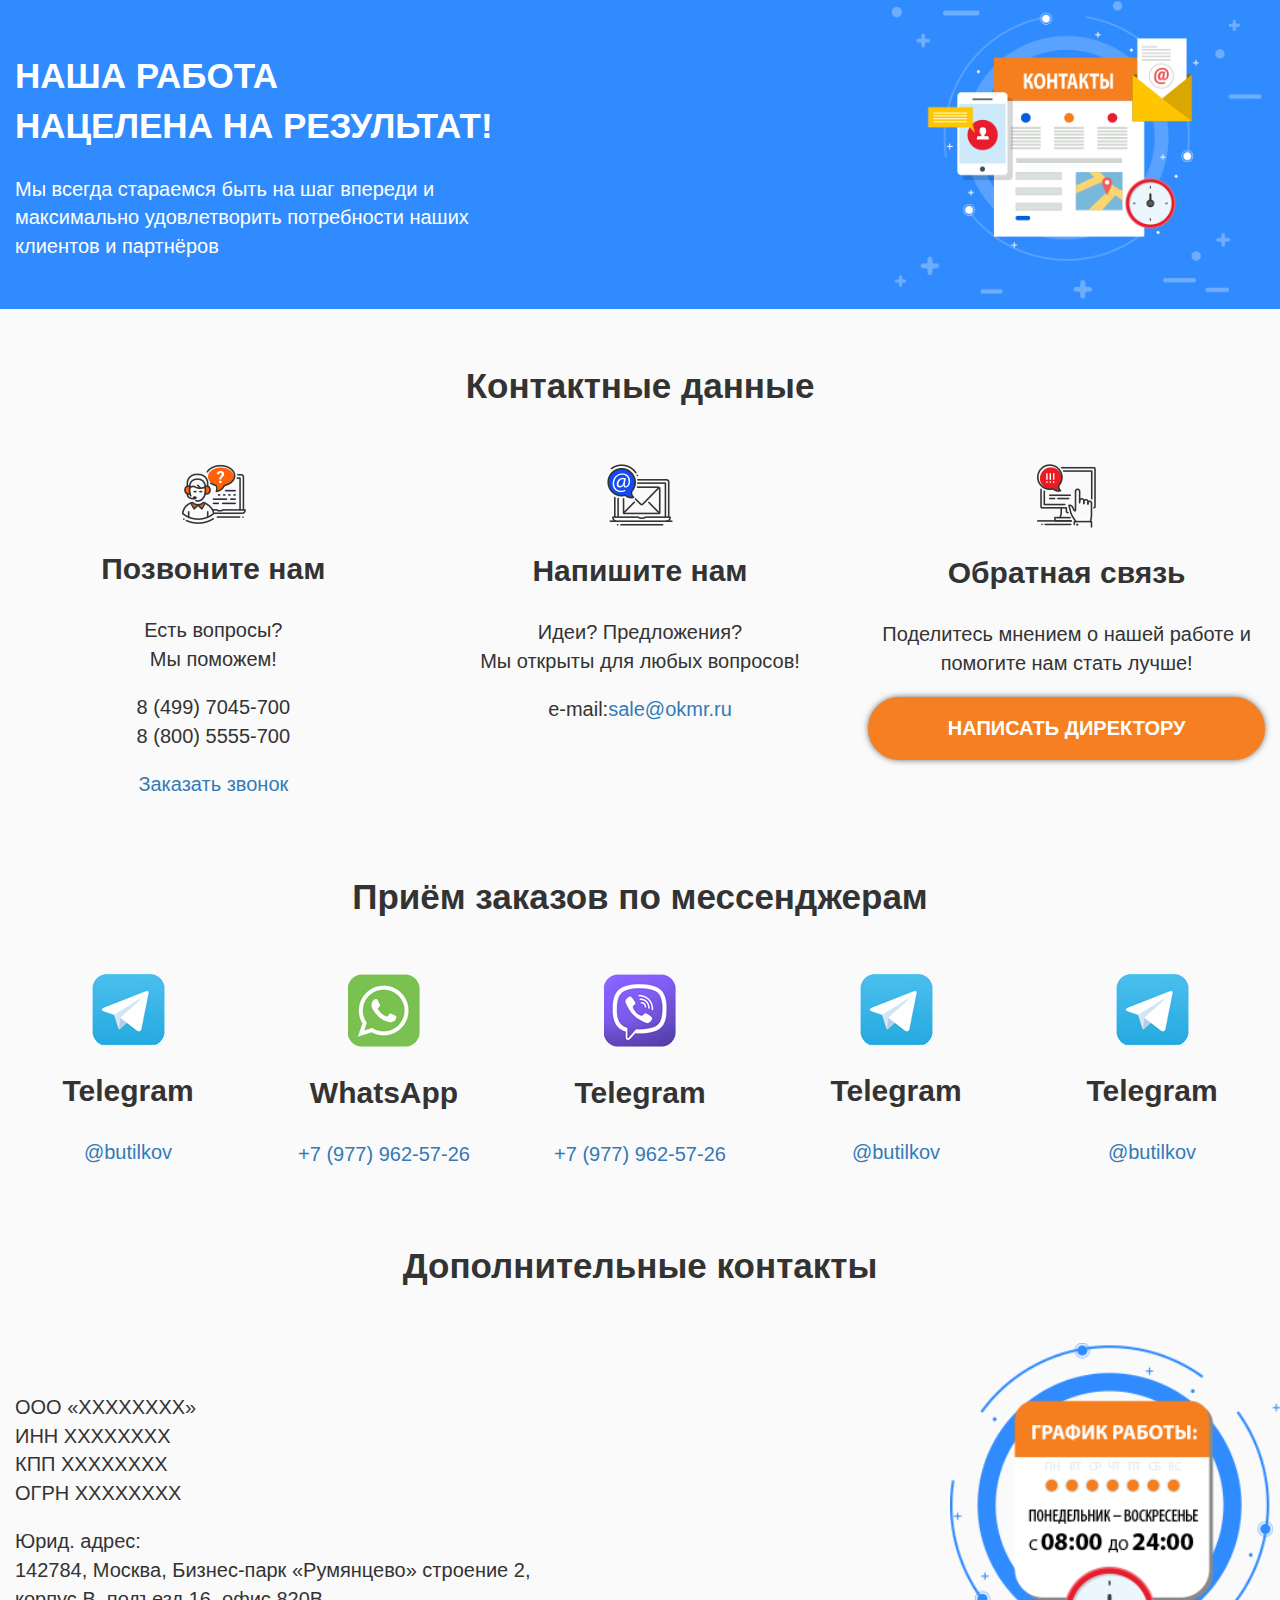
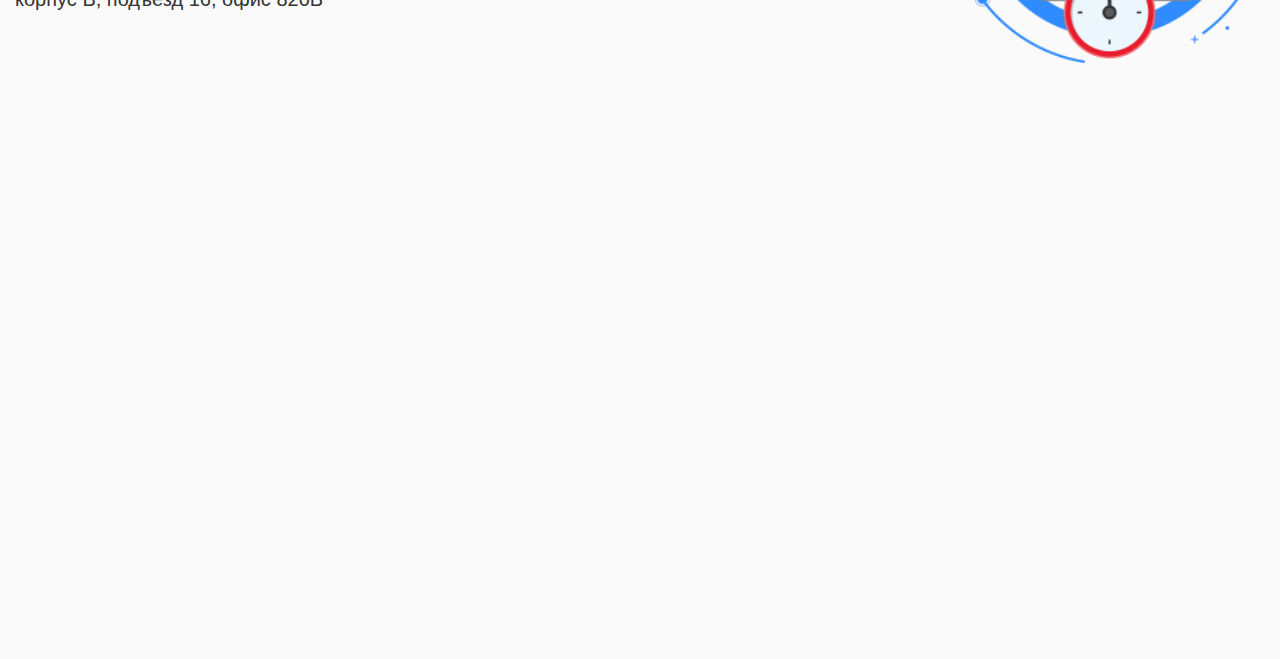
==== commit 2a5c5ee5: "navbar" ====
--- a/contacts.html
+++ b/contacts.html
@@ -1,9 +1,9 @@
-<html><head><link rel="stylesheet" type="text/css" href="./assets/css/main.min.css"/><link rel="stylesheet" type="text/css" href="./assets/css/style.css"/><link rel="stylesheet" type="text/css" href="./assets/css/advina.css"/></head><body><main><section class="contacts-blue"><div class="container advina"><h1>наша работа <br />нацелена на результат!</h1><p>Мы всегда стараемся быть
+<html><head><meta name="viewport" content="width=device-width, initial-scale=1"/><link rel="stylesheet" type="text/css" href="./assets/css/main.min.css"/><link rel="stylesheet" type="text/css" href="./assets/css/style.css"/><link rel="stylesheet" type="text/css" href="./assets/css/advina.css"/></head><body><main><section class="contacts-blue"><div class="container advina"><h1>наша работа <br />нацелена на результат!</h1><p>Мы всегда стараемся быть
 на шаг впереди и максимально
 удовлетворить потребности
 наших клиентов и партнёров</p></div></section><section class="container advina text-centered"><div class="row"><div class="col-xs-12"><h1>Контактные данные</h1></div><div class="col-sm-12 col-md-4"><img src="./assets/img/callus.png" alt=""/><h2>Позвоните нам</h2><p>Есть вопросы? <br />Мы поможем!</p><p>8 (499) 7045-700<br />8 (800) 5555-700</p><p><a href="#">Заказать звонок</a></p></div><div class="col-sm-12 col-md-4"><img src="./assets/img/writeus.png" alt=""/><h2>Напишите нам</h2><p>Идеи? Предложения?<br />Мы открыты для любых вопросов!</p><p>e-mail:<a href="mailto:sale@okmr.ru">sale@okmr.ru</a></p></div><div class="col-sm-12 col-md-4"><img src="./assets/img/feedbackus.png" alt=""/><h2>Обратная связь</h2><p>Поделитесь мнением о нашей работе и помогите нам стать лучше!</p><p><a class="button" href="mailto:sale@okmr.ru">Написать Директору</a></p></div></div></section><section class="container advina text-centered"><div class="row"><div class="col-xs-12"><h1>Приём заказов по мессенджерам</h1></div><div class="col-md-5ths col-xs-6"><img src="./assets/img/telegram.png" alt=""/><h2>Telegram</h2><p><a href="t.me/butilkov">@butilkov</a></p></div><div class="col-md-5ths col-xs-6"><img src="./assets/img/whatsapp.png" alt=""/><h2>WhatsApp</h2><p><a href="tel:+79779625726">+7 (977) 962-57-26</a></p></div><div class="col-md-5ths col-xs-6"><img src="./assets/img/viber.png" alt=""/><h2>Telegram</h2><p><a href="tel:+79779625726">+7 (977) 962-57-26</a></p></div><div class="col-md-5ths col-xs-6"><img src="./assets/img/telegram.png" alt=""/><h2>Telegram</h2><p><a href="t.me/butilkov">@butilkov</a></p></div><div class="col-md-5ths col-xs-6"><img src="./assets/img/telegram.png" alt=""/><h2>Telegram</h2><p><a href="t.me/butilkov">@butilkov</a></p></div></div></section><section class="container advina"><div class="row"><div class="col-xs-12"><h1 class="text-centered">Дополнительные контакты</h1></div><div class="col-xs-12 additional-contacts"><p>ООО «XXXXXXXX»<br />
 ИНН XXXXXXXX<br />
 КПП XXXXXXXX<br />
 ОГРН XXXXXXXX<br /></p><p>Юрид. адрес:<br />
-142784, Москва, <br class=".visible-xs-inline" />Бизнес-парк «Румянцево»<br class=".visible-xs-inline" /> строение 2, <br />
+142784, Москва, <br class="visible-xs-inline" />Бизнес-парк «Румянцево»<br class="visible-xs-inline" /> строение 2, <br />
 корпус В, подъезд 16, офис 820В</p></div></div></section><iframe src="https://yandex.ru/map-widget/v1/?um=constructor%3Ab7f25d14c47484e349cda7b4d30dc9f6d4e485bbddee098525b4ab11d7dd5c28&amp;source=constructor" width="100%" height="568" frameborder="0"></iframe></main></body></html>